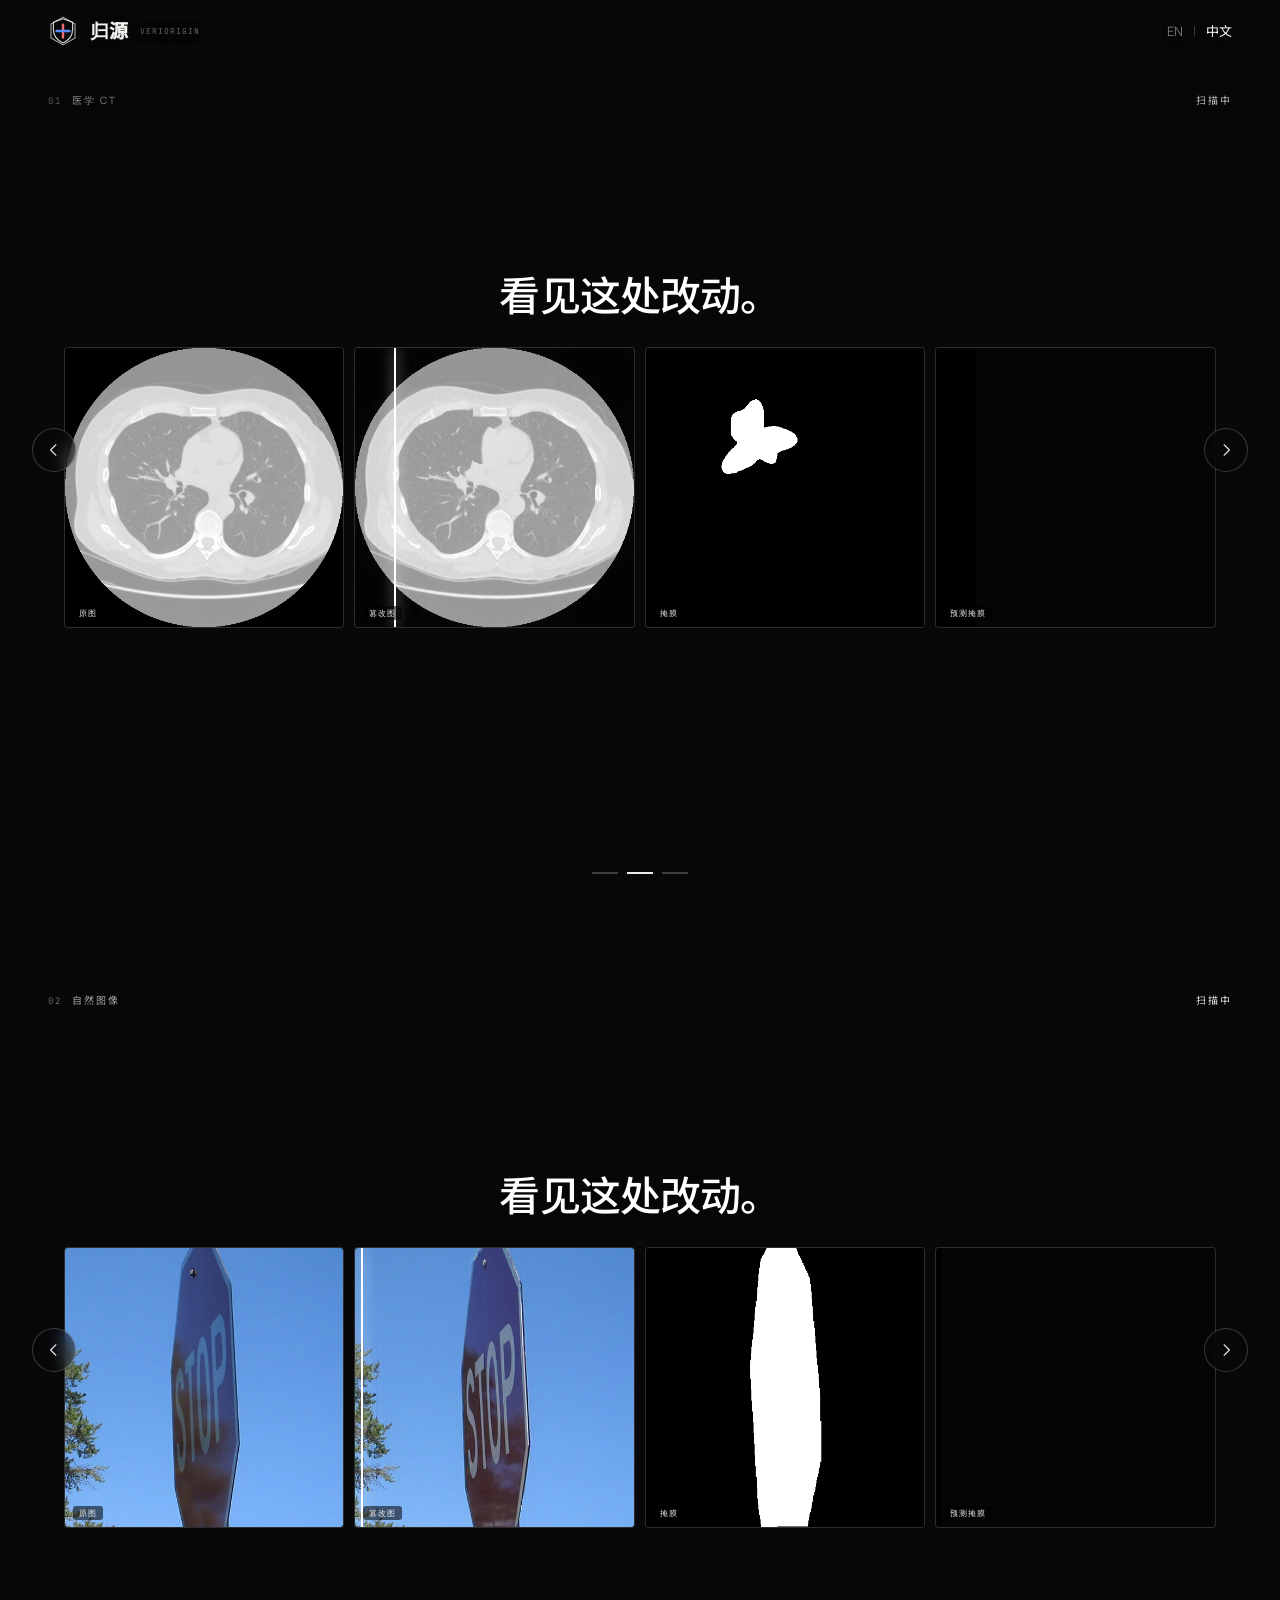
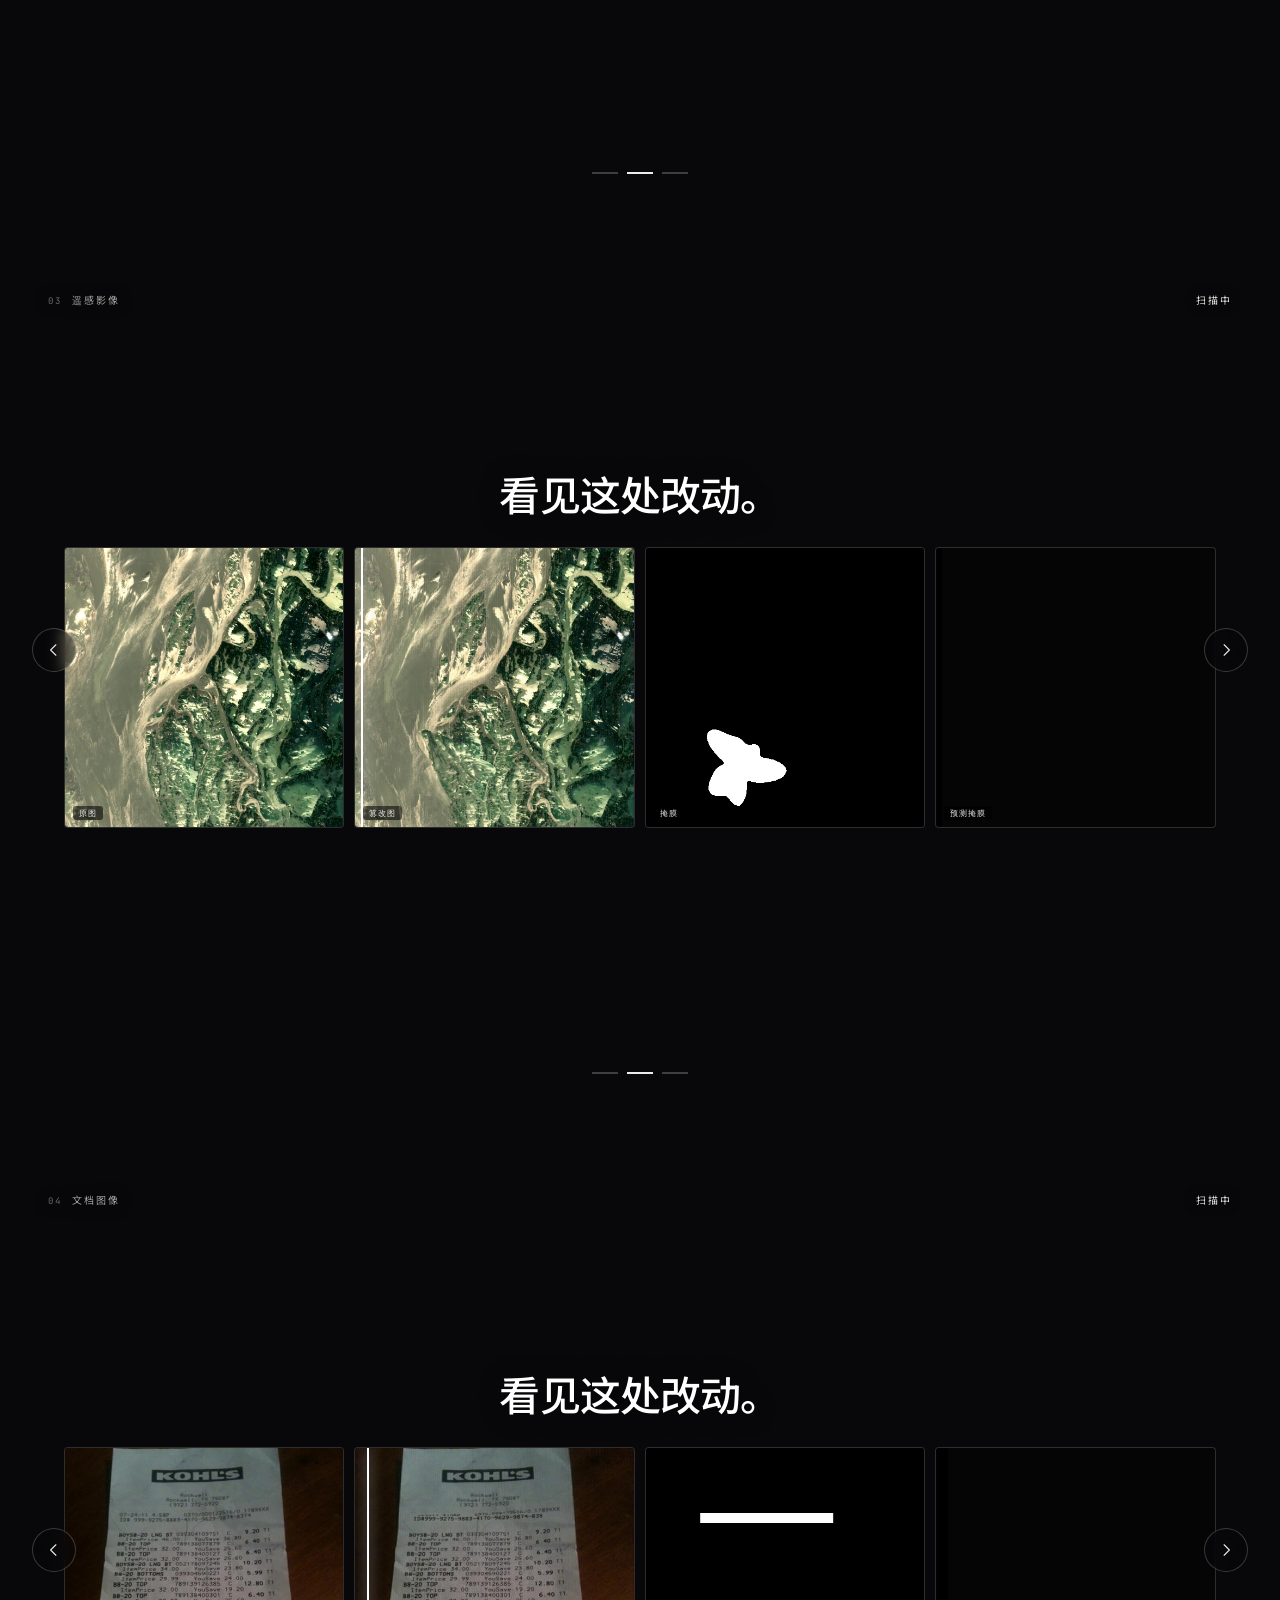
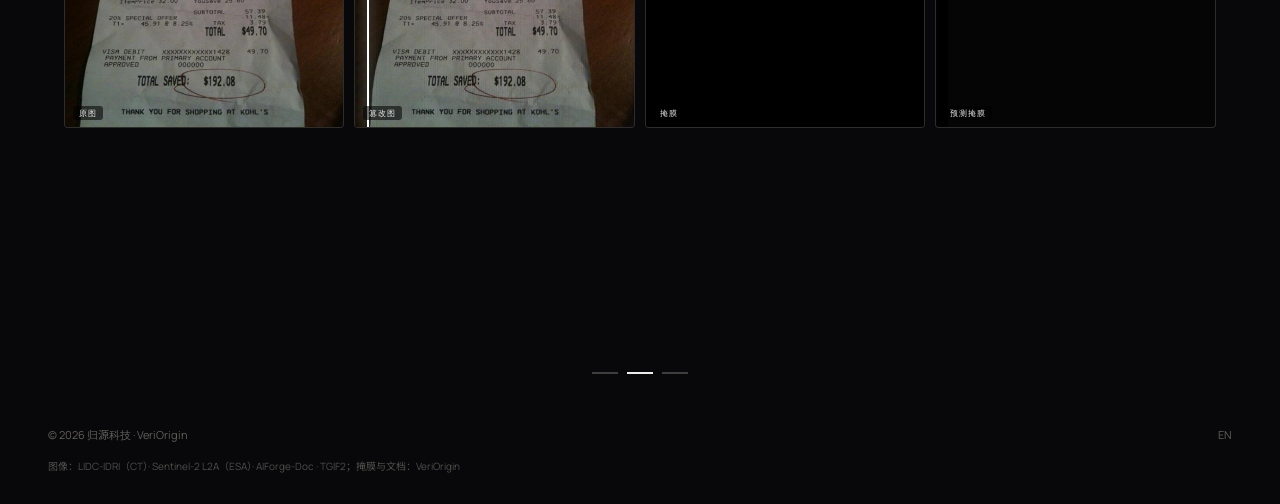
==== zh.html @ 8726d36f "VeriOrigin visual GitHub Pages site" ====
<!doctype html>
<html lang="zh-CN">
<head>
<meta charset="utf-8" />
<meta name="viewport" content="width=device-width, initial-scale=1" />
<title>归源 — 看见改动。读取记录。保留原图。</title>
<meta name="description" content="看见图像被改动的确切位置，读取图像里的记录，取回未被修改的原图。" />
<meta name="theme-color" content="#08080a" />
<meta property="og:title" content="归源 — 看见改动。读取记录。保留原图。" />
<meta property="og:description" content="医学 CT。自然图像。遥感影像。文档图像。" />
<meta property="og:type" content="website" />
<link rel="icon" href="assets/img/favicon.svg" type="image/svg+xml" />
<link rel="preload" href="assets/fonts/manrope-latin.woff2" as="font" type="font/woff2" crossorigin />
<link rel="preload" href="assets/fonts/noto-sans-sc.woff2" as="font" type="font/woff2" crossorigin />

<link rel="preload" as="image" href="assets/img/med-pane-tampered.png?v=20261126" />
<link rel="stylesheet" href="assets/css/style.css" />
</head>
<body
  data-extracted="已提取"
  data-scanning="扫描中"
  data-regions="发现改动"
  data-restoring="还原中"
  data-exact="完全一致"
  data-px="像素">

<a class="skip" href="#main">跳到正文</a>

<header class="header" data-header>
  <div class="header__inner">
    <a class="brand" href="zh.html" aria-label="归源首页">
      <svg viewBox="0 0 32 32" fill="none" aria-hidden="true">
        <path d="M16 1.2 28.8 8.5v15L16 30.8 3.2 23.5v-15L16 1.2Z" stroke="currentColor" stroke-width="1.15" stroke-linejoin="round" opacity=".68"/>
        <path d="M16 3 26.2 6.6v7.9c0 7-4.3 11.6-10.2 14.4C10.1 26.1 5.8 21.5 5.8 14.5V6.6L16 3Z" stroke="currentColor" stroke-width="1.25" stroke-linejoin="round" opacity=".86"/>
        <path d="M16 9.2v13.6" stroke="#F26D6D" stroke-width="2.6" stroke-linecap="round"/>
        <path d="M9.2 16h13.6" stroke="#5B8CFF" stroke-width="2.6" stroke-linecap="round"/>
      </svg>
      <span>归源</span><em class="brand__en">VeriOrigin</em>
    </a>
    <nav class="header__nav" aria-label="主导航">
      <span class="lang">
        <a href="index.html">EN</a><i></i><a href="zh.html" class="is-active" aria-current="page">中文</a>
      </span>
    </nav>
  </div>
</header>

<main id="main">
  <!-- 01 · 医学 CT -->
  <section class="panel panel--medical panel--first" data-panel="medical" aria-label="医学 CT">
    <div class="panel__track" data-track>
      <article class="slide slide--record" data-slide="record">
                <div class="slide__media"><img src="assets/img/med-record.png?v=20261126" alt="" /></div>
        <div class="slide__shade" aria-hidden="true"></div>
        <div class="record-scan" aria-hidden="true"></div>
        <div class="slide__center slide__center--record">
          <h2>读取记录。</h2>
          <dl class="record">
            <div class="record__row"><dt>来源</dt><dd>LIDC-IDRI</dd></div>
            <div class="record__row"><dt>模态</dt><dd>CT</dd></div>
            <div class="record__row"><dt>切片</dt><dd>42</dd></div>
            <div class="record__row"><dt>载荷</dt><dd>100 位</dd></div>
            <div class="record__row"><dt>定位 F1</dt><dd>0.9940</dd></div>
            <div class="record__row"><dt>掩膜</dt><dd>不规则</dd></div>
          </dl>
          <p class="record__foot">从图像中恢复 · 100 位载荷</p>
        </div>
      </article>

      <article class="slide slide--locate is-active" data-slide="locate">
        <div class="locate-head"><h1 data-headline>看见这处改动。</h1></div>
        <div class="locate-grid">
          <figure class="locate-pane">
            <img src="assets/img/med-pane-cover.png?v=20261126" alt="" />
            <figcaption>原图</figcaption>
          </figure>
          <figure class="locate-pane locate-pane--tampered">
            <img src="assets/img/med-pane-tampered.png?v=20261126" alt="" />
            <span class="locate-scanline" aria-hidden="true"></span>
            <figcaption>篡改图</figcaption>
          </figure>
          <figure class="locate-pane">
            <img src="assets/img/med-pane-mask.png?v=20261126" alt="" />
            <figcaption>掩膜</figcaption>
          </figure>
          <figure class="locate-pane locate-pane--pred">
            <img src="assets/img/med-pane-pred.png?v=20261126" alt="" />
            <figcaption>预测掩膜</figcaption>
          </figure>
        </div>
      </article>

      <article class="slide slide--restore" data-slide="restore">
        <div class="restore-head"><h2>保留原图。</h2></div>
        <div class="restore-grid">
          <figure class="restore-pane restore-pane--stego">
            <img src="assets/img/med-pane-stego.png?v=20261126" alt="" />
            <span class="restore-scanline" aria-hidden="true"></span>
            <figcaption>Stego</figcaption>
          </figure>
          <figure class="restore-pane restore-pane--cover">
            <img src="assets/img/med-pane-cover.png?v=20261126" alt="" />
            <figcaption>Cover</figcaption>
          </figure>
        </div>
        <span class="slide__count" data-count><b>10,517</b> 像素</span>
      </article>
    </div>

    <span class="panel__label"><b>01</b> 医学 CT</span>
    <span class="panel__state" data-state>
      <span class="dot" aria-hidden="true"></span>
      <svg viewBox="0 0 12 12" fill="none" aria-hidden="true"><path d="M1.5 6.4 4.6 9.5 10.5 2.6" stroke="currentColor" stroke-width="1.4" stroke-linecap="round" stroke-linejoin="round"/></svg>
      <span data-state-text>扫描中</span>
    </span>

    <button class="panel__arrow panel__arrow--prev" data-prev aria-label="上一张">
      <svg viewBox="0 0 24 24" fill="none" aria-hidden="true"><path d="M14.5 5 7.5 12l7 7" stroke="currentColor" stroke-width="1.5" stroke-linecap="round" stroke-linejoin="round"/></svg>
    </button>
    <button class="panel__arrow panel__arrow--next" data-next aria-label="下一张">
      <svg viewBox="0 0 24 24" fill="none" aria-hidden="true"><path d="m9.5 5 7 7-7 7" stroke="currentColor" stroke-width="1.5" stroke-linecap="round" stroke-linejoin="round"/></svg>
    </button>
    <div class="panel__dots" data-dots>
      <button data-go="0" aria-label="记录"></button>
      <button data-go="1" aria-label="改动" class="is-active"></button>
      <button data-go="2" aria-label="原图"></button>
    </div>
  </section>

  <!-- 02 · 自然图像 -->
  <section class="panel panel--natural" data-panel="natural" aria-label="自然图像">
    <div class="panel__track" data-track>
      <article class="slide slide--record" data-slide="record">
                <div class="slide__media"><img src="assets/img/nat-record.webp?v=20261126" alt="" /></div>
        <div class="slide__shade" aria-hidden="true"></div>
        <div class="record-scan" aria-hidden="true"></div>
        <div class="slide__center slide__center--record">
          <h2>读取记录。</h2>
          <dl class="record">
            <div class="record__row"><dt>来源</dt><dd>TGIF2</dd></div>
            <div class="record__row"><dt>样本</dt><dd>104782</dd></div>
            <div class="record__row"><dt>编辑</dt><dd>flux1dev</dd></div>
            <div class="record__row"><dt>载荷</dt><dd>100 位</dd></div>
            <div class="record__row"><dt>定位 F1</dt><dd>0.9978</dd></div>
            <div class="record__row"><dt>尺寸</dt><dd>512 × 512</dd></div>
          </dl>
          <p class="record__foot">从图像中恢复 · 100 位载荷</p>
        </div>
      </article>

      <article class="slide slide--locate is-active" data-slide="locate">
        <div class="locate-head"><h1 data-headline>看见这处改动。</h1></div>
        <div class="locate-grid">
          <figure class="locate-pane">
            <img src="assets/img/nat-pane-cover.webp?v=20261126" alt="" />
            <figcaption>原图</figcaption>
          </figure>
          <figure class="locate-pane locate-pane--tampered">
            <img src="assets/img/nat-pane-tampered.webp?v=20261126" alt="" />
            <span class="locate-scanline" aria-hidden="true"></span>
            <figcaption>篡改图</figcaption>
          </figure>
          <figure class="locate-pane">
            <img src="assets/img/nat-pane-mask.webp?v=20261126" alt="" />
            <figcaption>掩膜</figcaption>
          </figure>
          <figure class="locate-pane locate-pane--pred">
            <img src="assets/img/nat-pane-pred.webp?v=20261126" alt="" />
            <figcaption>预测掩膜</figcaption>
          </figure>
        </div>
      </article>

      <article class="slide slide--restore" data-slide="restore">
        <div class="restore-head"><h2>保留原图。</h2></div>
        <div class="restore-grid">
          <figure class="restore-pane restore-pane--stego">
            <img src="assets/img/nat-pane-stego.webp?v=20261126" alt="" />
            <span class="restore-scanline" aria-hidden="true"></span>
            <figcaption>Stego</figcaption>
          </figure>
          <figure class="restore-pane restore-pane--cover">
            <img src="assets/img/nat-pane-cover.webp?v=20261126" alt="" />
            <figcaption>Cover</figcaption>
          </figure>
        </div>
        <span class="slide__count" data-count><b>56,465</b> 像素</span>
      </article>
    </div>

    <span class="panel__label"><b>02</b> 自然图像</span>
    <span class="panel__state" data-state>
      <span class="dot" aria-hidden="true"></span>
      <svg viewBox="0 0 12 12" fill="none" aria-hidden="true"><path d="M1.5 6.4 4.6 9.5 10.5 2.6" stroke="currentColor" stroke-width="1.4" stroke-linecap="round" stroke-linejoin="round"/></svg>
      <span data-state-text>扫描中</span>
    </span>

    <button class="panel__arrow panel__arrow--prev" data-prev aria-label="上一张">
      <svg viewBox="0 0 24 24" fill="none" aria-hidden="true"><path d="M14.5 5 7.5 12l7 7" stroke="currentColor" stroke-width="1.5" stroke-linecap="round" stroke-linejoin="round"/></svg>
    </button>
    <button class="panel__arrow panel__arrow--next" data-next aria-label="下一张">
      <svg viewBox="0 0 24 24" fill="none" aria-hidden="true"><path d="m9.5 5 7 7-7 7" stroke="currentColor" stroke-width="1.5" stroke-linecap="round" stroke-linejoin="round"/></svg>
    </button>
    <div class="panel__dots" data-dots>
      <button data-go="0" aria-label="记录"></button>
      <button data-go="1" aria-label="改动" class="is-active"></button>
      <button data-go="2" aria-label="原图"></button>
    </div>
  </section>

  <!-- 03 · 遥感影像 -->
  <section class="panel panel--satellite" data-panel="satellite" aria-label="遥感影像">
    <div class="panel__track" data-track>
      <article class="slide slide--record" data-slide="record">
                <div class="slide__media"><img src="assets/img/sat-record.webp?v=20261126" alt="" /></div>
        <div class="slide__shade" aria-hidden="true"></div>
        <div class="record-scan" aria-hidden="true"></div>
        <div class="slide__center slide__center--record">
          <h2>读取记录。</h2>
          <dl class="record">
            <div class="record__row"><dt>来源</dt><dd>Sentinel-2 L2A</dd></div>
            <div class="record__row"><dt>芯片</dt><dd>339</dd></div>
            <div class="record__row"><dt>载荷</dt><dd>100 位</dd></div>
            <div class="record__row"><dt>定位 F1</dt><dd>0.9901</dd></div>
            <div class="record__row"><dt>掩膜</dt><dd>不规则</dd></div>
            <div class="record__row"><dt>尺寸</dt><dd>512 × 512</dd></div>
          </dl>
          <p class="record__foot">从图像中恢复 · 100 位载荷</p>
        </div>
      </article>

      <article class="slide slide--locate is-active" data-slide="locate">
        <div class="locate-head"><h1 data-headline>看见这处改动。</h1></div>
        <div class="locate-grid">
          <figure class="locate-pane">
            <img src="assets/img/sat-pane-cover.webp?v=20261126" alt="" />
            <figcaption>原图</figcaption>
          </figure>
          <figure class="locate-pane locate-pane--tampered">
            <img src="assets/img/sat-pane-tampered.webp?v=20261126" alt="" />
            <span class="locate-scanline" aria-hidden="true"></span>
            <figcaption>篡改图</figcaption>
          </figure>
          <figure class="locate-pane">
            <img src="assets/img/sat-pane-mask.webp?v=20261126" alt="" />
            <figcaption>掩膜</figcaption>
          </figure>
          <figure class="locate-pane locate-pane--pred">
            <img src="assets/img/sat-pane-pred.webp?v=20261126" alt="" />
            <figcaption>预测掩膜</figcaption>
          </figure>
        </div>
      </article>

      <article class="slide slide--restore" data-slide="restore">
        <div class="restore-head"><h2>保留原图。</h2></div>
        <div class="restore-grid">
          <figure class="restore-pane restore-pane--stego">
            <img src="assets/img/sat-pane-stego.webp?v=20261126" alt="" />
            <span class="restore-scanline" aria-hidden="true"></span>
            <figcaption>Stego</figcaption>
          </figure>
          <figure class="restore-pane restore-pane--cover">
            <img src="assets/img/sat-pane-cover.webp?v=20261126" alt="" />
            <figcaption>Cover</figcaption>
          </figure>
        </div>
        <span class="slide__count" data-count><b>8,930</b> 像素</span>
      </article>
    </div>

    <span class="panel__label"><b>03</b> 遥感影像</span>
    <span class="panel__state" data-state>
      <span class="dot" aria-hidden="true"></span>
      <svg viewBox="0 0 12 12" fill="none" aria-hidden="true"><path d="M1.5 6.4 4.6 9.5 10.5 2.6" stroke="currentColor" stroke-width="1.4" stroke-linecap="round" stroke-linejoin="round"/></svg>
      <span data-state-text>扫描中</span>
    </span>

    <button class="panel__arrow panel__arrow--prev" data-prev aria-label="上一张">
      <svg viewBox="0 0 24 24" fill="none" aria-hidden="true"><path d="M14.5 5 7.5 12l7 7" stroke="currentColor" stroke-width="1.5" stroke-linecap="round" stroke-linejoin="round"/></svg>
    </button>
    <button class="panel__arrow panel__arrow--next" data-next aria-label="下一张">
      <svg viewBox="0 0 24 24" fill="none" aria-hidden="true"><path d="m9.5 5 7 7-7 7" stroke="currentColor" stroke-width="1.5" stroke-linecap="round" stroke-linejoin="round"/></svg>
    </button>
    <div class="panel__dots" data-dots>
      <button data-go="0" aria-label="记录"></button>
      <button data-go="1" aria-label="改动" class="is-active"></button>
      <button data-go="2" aria-label="原图"></button>
    </div>
  </section>

  <!-- 04 · 文档图像 -->
  <section class="panel panel--legal" data-panel="legal" aria-label="文档图像">
    <div class="panel__track" data-track>
      <article class="slide slide--record" data-slide="record">
                <div class="slide__media"><img src="assets/img/legal-record.webp?v=20261126" alt="" /></div>
        <div class="slide__shade" aria-hidden="true"></div>
        <div class="record-scan" aria-hidden="true"></div>
        <div class="slide__center slide__center--record">
          <h2>读取记录。</h2>
          <dl class="record">
            <div class="record__row"><dt>来源</dt><dd>AIForge-Doc</dd></div>
            <div class="record__row"><dt>页面</dt><dd>000000437.png</dd></div>
            <div class="record__row"><dt>载荷</dt><dd>100 位</dd></div>
            <div class="record__row"><dt>定位 F1</dt><dd>0.9972</dd></div>
            <div class="record__row"><dt>尺寸</dt><dd>512 × 512</dd></div>
            <div class="record__row"><dt>字段</dt><dd>篡改</dd></div>
          </dl>
          <p class="record__foot">从图像中恢复 · 100 位载荷</p>
        </div>
      </article>

      <article class="slide slide--locate is-active" data-slide="locate">
        <div class="locate-head"><h1 data-headline>看见这处改动。</h1></div>
        <div class="locate-grid">
          <figure class="locate-pane">
            <img src="assets/img/legal-pane-cover.webp?v=20261126" alt="" />
            <figcaption>原图</figcaption>
          </figure>
          <figure class="locate-pane locate-pane--tampered">
            <img src="assets/img/legal-pane-tampered.webp?v=20261126" alt="" />
            <span class="locate-scanline" aria-hidden="true"></span>
            <figcaption>篡改图</figcaption>
          </figure>
          <figure class="locate-pane">
            <img src="assets/img/legal-pane-mask.webp?v=20261126" alt="" />
            <figcaption>掩膜</figcaption>
          </figure>
          <figure class="locate-pane locate-pane--pred">
            <img src="assets/img/legal-pane-pred.webp?v=20261126" alt="" />
            <figcaption>预测掩膜</figcaption>
          </figure>
        </div>
      </article>

      <article class="slide slide--restore" data-slide="restore">
        <div class="restore-head"><h2>保留原图。</h2></div>
        <div class="restore-grid">
          <figure class="restore-pane restore-pane--stego">
            <img src="assets/img/legal-pane-stego.webp?v=20261126" alt="" />
            <span class="restore-scanline" aria-hidden="true"></span>
            <figcaption>Stego</figcaption>
          </figure>
          <figure class="restore-pane restore-pane--cover">
            <img src="assets/img/legal-pane-cover.webp?v=20261126" alt="" />
            <figcaption>Cover</figcaption>
          </figure>
        </div>
        <span class="slide__count" data-count><b>4,681</b> 像素</span>
      </article>
    </div>

    <span class="panel__label"><b>04</b> 文档图像</span>
    <span class="panel__state" data-state>
      <span class="dot" aria-hidden="true"></span>
      <svg viewBox="0 0 12 12" fill="none" aria-hidden="true"><path d="M1.5 6.4 4.6 9.5 10.5 2.6" stroke="currentColor" stroke-width="1.4" stroke-linecap="round" stroke-linejoin="round"/></svg>
      <span data-state-text>扫描中</span>
    </span>

    <button class="panel__arrow panel__arrow--prev" data-prev aria-label="上一张">
      <svg viewBox="0 0 24 24" fill="none" aria-hidden="true"><path d="M14.5 5 7.5 12l7 7" stroke="currentColor" stroke-width="1.5" stroke-linecap="round" stroke-linejoin="round"/></svg>
    </button>
    <button class="panel__arrow panel__arrow--next" data-next aria-label="下一张">
      <svg viewBox="0 0 24 24" fill="none" aria-hidden="true"><path d="m9.5 5 7 7-7 7" stroke="currentColor" stroke-width="1.5" stroke-linecap="round" stroke-linejoin="round"/></svg>
    </button>
    <div class="panel__dots" data-dots>
      <button data-go="0" aria-label="记录"></button>
      <button data-go="1" aria-label="改动" class="is-active"></button>
      <button data-go="2" aria-label="原图"></button>
    </div>
  </section>
</main>

<footer class="footer">
  <div class="footer__inner">
    <span>© 2026 归源科技 · VeriOrigin</span>
    <span class="footer__right">
      <a href="index.html">EN</a>
    </span>
  </div>
  <div class="footer__credits">图像：LIDC-IDRI（CT）· Sentinel-2 L2A（ESA）· AIForge-Doc · TGIF2；掩膜与文档：VeriOrigin</div>
</footer>
<script src="assets/js/scenes.js?v=20261125" defer></script>
</body>
</html>
---- assets/css/style.css ----
﻿/* ==========================================================================
   MRInc — full-bleed panels, one animation per screen
   ========================================================================== */

@font-face {
  font-family: 'Manrope';
  src: url('../fonts/manrope-latin.woff2') format('woff2');
  font-weight: 200 800;
  font-style: normal;
  font-display: swap;
}
@font-face {
  font-family: 'JetBrains Mono';
  src: url('../fonts/jetbrains-mono-latin.woff2') format('woff2');
  font-weight: 400 600;
  font-style: normal;
  font-display: swap;
}

:root {
  --bg: #08080a;
  --ink: #f3f2ef;
  --ink-2: #cbcac6;
  --muted: #92918d;
  --dim: #605f5b;
  --line: rgba(255, 255, 255, 0.14);
  --line-soft: rgba(255, 255, 255, 0.08);
  --red: #ff4a3d;
  --good: #a8e6bd;
  --max: 1240px;
  --ease: cubic-bezier(0.22, 0.7, 0.2, 1);
  --sans: 'Manrope', 'Noto Sans SC', 'PingFang SC', 'HarmonyOS Sans SC', 'Microsoft YaHei', sans-serif;
  --mono: 'JetBrains Mono', ui-monospace, SFMono-Regular, Menlo, monospace;
  --serif: 'Iowan Old Style', 'Palatino Linotype', 'Times New Roman', serif;
}

*,
*::before,
*::after { box-sizing: border-box; }
html {
  -webkit-text-size-adjust: 100%;
  scroll-behavior: smooth;
  scroll-snap-type: y proximity;
}
body {
  margin: 0;
  background: var(--bg);
  color: var(--ink);
  font-family: var(--sans);
  font-size: 16px;
  line-height: 1.6;
  -webkit-font-smoothing: antialiased;
  -moz-osx-font-smoothing: grayscale;
  overflow-x: hidden;
}
img, svg, canvas { display: block; max-width: 100%; }
a { color: inherit; text-decoration: none; }
button { font: inherit; color: inherit; background: none; border: 0; cursor: pointer; }
h1, h2, h3, p, ul, ol, figure { margin: 0; }
ul, ol { padding: 0; list-style: none; }
::selection { background: rgba(255, 255, 255, 0.18); }
:focus-visible { outline: 2px solid rgba(255, 255, 255, 0.65); outline-offset: 3px; border-radius: 4px; }

.skip {
  position: absolute;
  left: 20px;
  top: -70px;
  z-index: 100;
  padding: 9px 14px;
  border-radius: 8px;
  background: #fff;
  color: #000;
  font-size: 13px;
  transition: top 0.2s;
}
.skip:focus { top: 12px; }

/* ------------------------------------------------------------------ header */
.header {
  position: fixed;
  inset: 0 0 auto 0;
  z-index: 50;
  height: 64px;
  display: flex;
  align-items: center;
  background: linear-gradient(180deg, rgba(8, 8, 10, 0.55), rgba(8, 8, 10, 0));
  transition: background 0.3s, border-color 0.3s;
  border-bottom: 1px solid transparent;
}
.header.is-scrolled {
  background: rgba(8, 8, 10, 0.72);
  backdrop-filter: blur(16px);
  -webkit-backdrop-filter: blur(16px);
  border-bottom-color: var(--line-soft);
}
.header__inner {
  width: 100%;
  max-width: var(--max);
  margin: 0 auto;
  padding: 0 48px;
  display: flex;
  align-items: center;
  gap: 28px;
}
.brand {
  display: inline-flex;
  align-items: center;
  gap: 9px;
  font-size: 15px;
  font-weight: 600;
  letter-spacing: -0.01em;
}
.brand svg { width: 21px; height: 21px; }
.header__nav { margin-left: auto; display: flex; align-items: center; gap: 26px; }
.header__nav a { font-size: 12px; color: rgba(255, 255, 255, 0.7); transition: color 0.2s; }
.header__nav a:hover { color: #fff; }
.lang { display: flex; align-items: center; gap: 8px; font-size: 11.5px; color: rgba(255, 255, 255, 0.45); }
.lang a { color: rgba(255, 255, 255, 0.45); transition: color 0.2s; }
.lang a:hover { color: rgba(255, 255, 255, 0.8); }
.lang a.is-active { color: #fff; }
.lang i { width: 1px; height: 10px; background: rgba(255, 255, 255, 0.2); font-style: normal; }

/* ------------------------------------------------------------------ panels */
.panel {
  position: relative;
  min-height: 100svh;
  display: flex;
  align-items: center;
  overflow: hidden;
  isolation: isolate;
  scroll-snap-align: start;
}
.panel__media { position: absolute; inset: 0; z-index: -2; background: #000; }
.panel__media img { width: 100%; height: 100%; object-fit: cover; }
.panel__shade {
  position: absolute;
  inset: 0;
  z-index: -1;
  background:
    linear-gradient(180deg, rgba(8, 8, 10, 0.72) 0%, rgba(8, 8, 10, 0.18) 26%, rgba(8, 8, 10, 0.12) 52%, rgba(8, 8, 10, 0.78) 88%, rgba(8, 8, 10, 0.95) 100%);
}
.panel--hero .panel__shade {
  background:
    radial-gradient(58% 52% at 50% 42%, rgba(8, 8, 10, 0.55), transparent 76%),
    linear-gradient(180deg, rgba(8, 8, 10, 0.66) 0%, rgba(8, 8, 10, 0.1) 30%, rgba(8, 8, 10, 0.28) 62%, rgba(8, 8, 10, 0.92) 100%);
}
.panel--medical .panel__media img { filter: grayscale(1) contrast(1.08) brightness(0.92); }
.panel--satellite .panel__media img { filter: saturate(0.72) brightness(0.86) contrast(1.03); }
.panel--legal .panel__media img { filter: brightness(0.9) saturate(0.9); object-position: 34% 50%; }

.panel__fx {
  position: absolute;
  inset: 0;
  z-index: 0;
  width: 100%;
  height: 100%;
  pointer-events: none;
}

.panel__hero {
  position: relative;
  z-index: 2;
  width: 100%;
  max-width: var(--max);
  margin: 0 auto;
  padding: 0 48px;
  text-align: center;
}
.panel__hero h1 {
  font-size: clamp(44px, 6.6vw, 92px);
  line-height: 1.02;
  font-weight: 500;
  letter-spacing: -0.04em;
  text-shadow: 0 2px 40px rgba(0, 0, 0, 0.35);
}
.panel__hero h1 em {
  font-family: var(--serif);
  font-style: italic;
  font-weight: 400;
  letter-spacing: -0.02em;
}

.panel__label,
.panel__state,
.panel__count,
.panel__code {
  position: absolute;
  z-index: 3;
  pointer-events: none;
  font-size: 10px;
  letter-spacing: 0.2em;
  text-transform: uppercase;
  color: rgba(255, 255, 255, 0.62);
}
.panel__label { top: 92px; left: 48px; display: flex; align-items: baseline; gap: 10px; }
.panel__label b { font-family: var(--mono); font-weight: 400; font-size: 9px; color: rgba(255, 255, 255, 0.4); }
.panel__state {
  top: 92px;
  right: 48px;
  display: inline-flex;
  align-items: center;
  gap: 8px;
  color: rgba(255, 255, 255, 0.88);
}
.panel__state svg {
  width: 11px;
  height: 11px;
  opacity: 0;
  transform: scale(0.6);
  transition: opacity 0.3s, transform 0.3s var(--ease);
}
.panel__state.is-done svg { opacity: 1; transform: none; }
.panel__state .dot {
  width: 5px;
  height: 5px;
  border-radius: 50%;
  background: var(--red);
  opacity: 0;
  transition: opacity 0.3s;
}
.panel__state.is-alert .dot { opacity: 1; }
.panel__state.is-alert { color: #ffd9d4; }

.panel__line {
  position: absolute;
  left: 48px;
  bottom: 92px;
  z-index: 3;
  max-width: 720px;
}
.panel__line h2 {
  font-size: clamp(36px, 4.4vw, 62px);
  line-height: 1.04;
  font-weight: 500;
  letter-spacing: -0.035em;
  text-shadow: 0 2px 30px rgba(0, 0, 0, 0.35);
}
.panel__count {
  right: 48px;
  bottom: 98px;
  font-family: var(--mono);
  font-size: 11px;
  letter-spacing: 0.14em;
  color: rgba(255, 255, 255, 0.6);
  font-variant-numeric: tabular-nums;
}
.panel__count b { color: #fff; font-weight: 400; }
.panel__code {
  right: 48px;
  bottom: 98px;
  font-family: var(--mono);
  font-size: 13px;
  letter-spacing: 0.24em;
  text-transform: none;
  color: rgba(255, 255, 255, 0.92);
  opacity: 0;
  transition: opacity 0.4s;
  font-variant-numeric: tabular-nums;
}

.scroll {
  position: absolute;
  left: 50%;
  bottom: 26px;
  transform: translateX(-50%);
  z-index: 3;
  display: flex;
  flex-direction: column;
  align-items: center;
  gap: 9px;
  font-size: 9px;
  letter-spacing: 0.24em;
  text-transform: uppercase;
  color: rgba(255, 255, 255, 0.5);
}
.scroll i {
  width: 1px;
  height: 42px;
  background: linear-gradient(rgba(255, 255, 255, 0.7), rgba(255, 255, 255, 0));
  animation: scroll-line 2.4s var(--ease) infinite;
  transform-origin: top;
}
@keyframes scroll-line {
  0% { transform: scaleY(0.2); opacity: 0.2; }
  45% { transform: scaleY(1); opacity: 1; }
  100% { transform: scaleY(1); opacity: 0; }
}

/* ------------------------------------------------------------------- outro */
.outro {
  min-height: 46svh;
  background: var(--bg);
  display: flex;
  align-items: center;
  border-top: 1px solid var(--line-soft);
}
.outro__inner {
  width: 100%;
  max-width: var(--max);
  margin: 0 auto;
  padding: 0 48px;
  display: flex;
  align-items: flex-end;
  justify-content: space-between;
  gap: 28px;
  flex-wrap: wrap;
}
.outro h2 {
  font-size: clamp(32px, 4vw, 56px);
  line-height: 1.05;
  font-weight: 500;
  letter-spacing: -0.035em;
}
.outro a {
  display: inline-flex;
  align-items: center;
  gap: 10px;
  font-size: 13px;
  color: var(--ink-2);
  padding-bottom: 6px;
  border-bottom: 1px solid var(--line);
  transition: color 0.2s, border-color 0.2s, gap 0.25s var(--ease);
}
.outro a:hover { color: #fff; border-color: rgba(255, 255, 255, 0.5); gap: 14px; }
.outro svg { width: 14px; height: 14px; }

/* ------------------------------------------------------------------ footer */
.footer { background: var(--bg); padding: 26px 0 30px; }
.footer__inner {
  max-width: var(--max);
  margin: 0 auto;
  padding: 0 48px;
  display: flex;
  align-items: center;
  gap: 24px;
  flex-wrap: wrap;
  font-size: 11px;
  color: var(--dim);
}
.footer__inner a { color: var(--dim); transition: color 0.2s; }
.footer__inner a:hover { color: var(--ink-2); }
.footer__right { margin-left: auto; display: flex; gap: 18px; }

/* ==========================================================================
   API pages
   ========================================================================== */
.doc { padding: 140px 0 40px; }
.doc__inner { max-width: 860px; margin: 0 auto; padding: 0 32px; }
.doc h1 {
  font-size: clamp(40px, 4.8vw, 58px);
  line-height: 1.02;
  font-weight: 500;
  letter-spacing: -0.04em;
}
.doc__lede { margin-top: 16px; max-width: 46ch; font-size: 14px; line-height: 1.7; color: var(--muted); }
.doc__meta { margin-top: 22px; display: flex; flex-wrap: wrap; gap: 8px; }
.pill {
  font-size: 10.5px;
  letter-spacing: 0.02em;
  color: var(--muted);
  padding: 5px 10px;
  border: 1px solid var(--line-soft);
  border-radius: 999px;
}
.pill b { color: var(--ink-2); font-weight: 500; }

.doc section {
  margin-top: 46px;
  padding-top: 26px;
  border-top: 1px solid var(--line-soft);
  scroll-margin-top: 90px;
}
.doc h2 { font-size: 15px; font-weight: 500; letter-spacing: 0.01em; color: var(--ink); margin-bottom: 12px; }
.doc p { max-width: 72ch; font-size: 13px; line-height: 1.75; color: var(--muted); }
.doc p + p { margin-top: 8px; }
.doc code {
  font-family: var(--mono);
  font-size: 11.5px;
  color: var(--ink-2);
  background: rgba(255, 255, 255, 0.05);
  padding: 1px 5px;
  border-radius: 4px;
}
.doc a.inline { color: var(--ink-2); border-bottom: 1px solid var(--line); }

.endpoint {
  display: grid;
  grid-template-columns: 52px minmax(0, 210px) minmax(0, 1fr);
  gap: 16px;
  align-items: baseline;
  padding: 14px 0;
  border-bottom: 1px solid var(--line-soft);
}
.endpoint:first-of-type { border-top: 1px solid var(--line-soft); }
.endpoint .method { font-family: var(--mono); font-size: 9px; letter-spacing: 0.06em; color: var(--dim); }
.endpoint .path { font-family: var(--mono); font-size: 12px; color: var(--ink); }
.endpoint p { margin: 0; font-size: 12.5px; color: var(--muted); }

pre.code {
  margin: 16px 0 0;
  padding: 18px 20px;
  border: 1px solid var(--line-soft);
  border-radius: 12px;
  background: #0d0d10;
  overflow-x: auto;
  font-family: var(--mono);
  font-size: 11.5px;
  line-height: 1.85;
  color: #c7c6c2;
  tab-size: 2;
}
pre.code .c { color: #5f5f5c; }
pre.code .s { color: #b9d7c3; }
pre.code .k { color: #cbb8e8; }
pre.code .n { color: #e3c79a; }

.params { margin-top: 14px; border-top: 1px solid var(--line-soft); }
.params .row {
  display: grid;
  grid-template-columns: 150px minmax(0, 1fr);
  gap: 18px;
  padding: 10px 0;
  border-bottom: 1px solid var(--line-soft);
  font-size: 12px;
}
.params .k { font-family: var(--mono); font-size: 11px; color: var(--ink-2); }
.params .v { color: var(--muted); line-height: 1.6; }
.params .v b { color: var(--ink-2); font-weight: 500; }

.doc__grid { display: grid; grid-template-columns: repeat(2, minmax(0, 1fr)); gap: 14px; margin-top: 14px; }
.note-card { padding: 16px 18px; border: 1px solid var(--line-soft); border-radius: 12px; }
.note-card h3 { font-size: 12px; font-weight: 500; color: var(--ink-2); margin-bottom: 5px; }
.note-card p { font-size: 11.5px; line-height: 1.65; }
.doc__footer { margin-top: 54px; }

/* ---------------------------------------------------------------- responsive */
@media (max-width: 900px) {
  .header__inner { padding: 0 22px; }
  .panel__hero { padding: 0 22px; }
  .panel__hero h1 { font-size: clamp(38px, 9.4vw, 56px); }
  .panel__label { top: 78px; left: 22px; }
  .panel__state { top: 78px; right: 22px; }
  .panel__line { left: 22px; bottom: 76px; }
  .panel__line h2 { font-size: clamp(32px, 8.4vw, 46px); }
  .panel__count, .panel__code { right: 22px; bottom: 82px; }
  .panel__count { font-size: 10px; }
  .panel__code { font-size: 11px; }
  .outro__inner, .footer__inner { padding: 0 22px; }
  .outro { min-height: 40svh; }
  .doc__inner { padding: 0 22px; }
  .doc { padding-top: 116px; }
  .endpoint { grid-template-columns: 46px minmax(0, 1fr); gap: 8px 12px; }
  .endpoint p { grid-column: 2; }
  .doc__grid { grid-template-columns: 1fr; }
  .params .row { grid-template-columns: 110px minmax(0, 1fr); gap: 12px; }
}
@media (max-width: 560px) {
  .panel--legal .panel__media img { object-position: 42% 50%; }
  .panel__hero h1 { font-size: clamp(34px, 10vw, 44px); }
  .panel__state { font-size: 9px; letter-spacing: 0.14em; }
  .panel__label { font-size: 9px; letter-spacing: 0.16em; }
}
@media (prefers-reduced-motion: reduce) {
  html { scroll-behavior: auto; }
  .scroll i { animation: none; }
  .panel__state svg { transition: none; }
}

/* headline helpers */
.panel__sub {
  margin-top: 18px;
  font-size: 13px;
  letter-spacing: 0.02em;
  color: rgba(255, 255, 255, 0.66);
}
.panel__line h2 em {
  font-family: var(--serif);
  font-style: italic;
  font-weight: 400;
  letter-spacing: -0.02em;
}
@media (max-width: 900px) {
  .panel--satellite .panel__count {
    top: 104px;
    left: 22px;
    right: auto;
    bottom: auto;
  }
}

/* legibility over full-bleed imagery */
.header { background: linear-gradient(180deg, rgba(8,8,10,.45), rgba(8,8,10,0)); }
.brand, .header__nav a, .lang { text-shadow: 0 1px 10px rgba(0,0,0,.5); }
.panel__label, .panel__state, .panel__count { text-shadow: 0 1px 14px rgba(0,0,0,.7), 0 0 2px rgba(0,0,0,.5); }
.panel__code { text-shadow: 0 2px 16px rgba(0,0,0,.9), 0 0 3px rgba(0,0,0,.8); font-weight: 500; }

/* top scrim + readable overlays */
.header { background: transparent; }
.header::before {
  content: '';
  position: absolute;
  left: 0;
  right: 0;
  top: 0;
  height: 150px;
  z-index: -1;
  pointer-events: none;
  background: linear-gradient(180deg, rgba(8,8,10,.55), rgba(8,8,10,0));
  transition: opacity .3s;
}
.header.is-scrolled::before { opacity: 0; }
.panel__state { text-shadow: 0 1px 2px rgba(0,0,0,.8), 0 0 12px rgba(0,0,0,.8); }
.panel__code {
  font-size: 15px;
  font-weight: 600;
  letter-spacing: .2em;
  text-shadow: 0 1px 2px #000, 0 0 14px rgba(0,0,0,.95);
}

/* legal panel: soft corner falloff so the extracted code reads */
.panel--legal .panel__shade {
  background:
    radial-gradient(42% 44% at 100% 100%, rgba(8,8,10,.88), transparent 100%),
    radial-gradient(34% 40% at 100% 0%, rgba(8,8,10,.5), transparent 100%),
    linear-gradient(180deg, rgba(8,8,10,.62) 0%, rgba(8,8,10,.14) 26%, rgba(8,8,10,.10) 52%, rgba(8,8,10,.7) 88%, rgba(8,8,10,.92) 100%);
}

/* final type tweaks */
.panel__code { font-size: 17px; bottom: 74px; }
.panel--legal .panel__shade {
  background:
    radial-gradient(38% 42% at 100% 100%, rgba(8,8,10,.92), transparent 100%),
    radial-gradient(34% 40% at 100% 0%, rgba(8,8,10,.55), transparent 100%),
    linear-gradient(180deg, rgba(8,8,10,.62) 0%, rgba(8,8,10,.14) 26%, rgba(8,8,10,.10) 52%, rgba(8,8,10,.7) 88%, rgba(8,8,10,.92) 100%);
}
@media (max-width: 900px) {
  .panel__code { bottom: 132px; }
}

/* first screen: lead headline */
.panel--first .panel__line { bottom: 112px; }
.panel__line--lead h1 {
  font-size: clamp(44px, 5.4vw, 78px);
  line-height: 1.02;
  font-weight: 500;
  letter-spacing: -0.04em;
  text-shadow: 0 2px 30px rgba(0,0,0,.4);
}
.panel__line .panel__sub {
  margin-top: 14px;
  font-size: 13px;
  letter-spacing: .01em;
  color: rgba(255,255,255,.64);
  text-shadow: 0 1px 12px rgba(0,0,0,.6);
}
@media (max-width: 900px) {
  .panel--first .panel__line { bottom: 92px; }
  .panel--first .panel__code {
    top: 106px;
    left: 22px;
    right: auto;
    bottom: auto;
  }
}

/* mobile: keep the readout where the stream ends, drop secondary text */
@media (max-width: 900px) {
  .scroll { display: none; }
  .panel__line .panel__sub { display: none; }
  .panel--first .panel__code {
    top: auto;
    left: auto;
    right: 22px;
    bottom: 74px;
  }
  .panel--first .panel__line { bottom: 92px; }
}

@media (max-width: 900px) {
  .panel--first .panel__line { bottom: 148px; }
  .panel--first .panel__code { bottom: 76px; }
}

/* wider header, larger mark */
.header__inner { max-width: 1440px; padding: 0 56px; gap: 32px; }
.brand { font-size: 17px; gap: 11px; }
.brand svg { width: 26px; height: 26px; }
.header__nav { gap: 30px; }
.header__nav a { font-size: 12.5px; }
.lang { font-size: 12px; gap: 10px; }
.outro__inner, .footer__inner { max-width: 1440px; padding: 0 56px; }

/* align overlays with the wider header */
.panel__label { left: 56px; }
.panel__state { right: 56px; }
.panel__line { left: 56px; }
.panel__count, .panel__code { right: 56px; }

/* new medical image */
.panel--medical .panel__media img { filter: grayscale(1) contrast(1.06) brightness(1.06); }

@media (max-width: 900px) {
  .header__inner { padding: 0 22px; }
  .outro__inner, .footer__inner { padding: 0 22px; }
  .panel__label, .panel__line { left: 22px; }
  .panel__state, .panel__count, .panel__code { right: 22px; }
  .brand { font-size: 15px; }
  .brand svg { width: 22px; height: 22px; }
}

.footer__credits {
  max-width: 1440px;
  margin: 14px auto 0;
  padding: 0 56px;
  font-size: 10px;
  line-height: 1.6;
  color: #4e4e4b;
}
@media (max-width: 900px) {
  .footer__credits { padding: 0 22px; }
}

/* wider still: full-width bar, larger mark */
.header__inner { max-width: none; width: 100%; padding: 0 64px; gap: 36px; }
.brand { font-size: 19px; gap: 12px; letter-spacing: -0.015em; }
.brand svg { width: 30px; height: 30px; }
.header__nav { gap: 34px; }
.header__nav a { font-size: 13px; }
.lang { font-size: 12.5px; gap: 11px; }
.outro__inner, .footer__inner { max-width: none; padding: 0 64px; }
.panel__label, .panel__line { left: 64px; }
.panel__state, .panel__count, .panel__code { right: 64px; }
.footer__credits { max-width: none; padding: 0 64px; }

@media (max-width: 900px) {
  .header__inner { padding: 0 22px; gap: 18px; }
  .brand { font-size: 15px; gap: 9px; }
  .brand svg { width: 23px; height: 23px; }
  .header__nav { gap: 20px; }
  .outro__inner, .footer__inner { padding: 0 22px; }
  .panel__label, .panel__line { left: 22px; }
  .panel__state, .panel__count, .panel__code { right: 22px; }
  .footer__credits { padding: 0 22px; }
}

/* centered headline */
.panel__center {
  position: absolute;
  inset: 0;
  z-index: 2;
  display: flex;
  flex-direction: column;
  align-items: center;
  justify-content: center;
  text-align: center;
  padding: 0 24px;
  pointer-events: none;
}
.panel__center h1,
.panel__center h2 {
  max-width: 900px;
  font-size: clamp(42px, 5.6vw, 78px);
  line-height: 1.04;
  font-weight: 500;
  letter-spacing: -0.04em;
  text-shadow: 0 2px 40px rgba(0, 0, 0, 0.5);
}
.panel__center h2 em {
  font-family: var(--serif);
  font-style: italic;
  font-weight: 400;
  letter-spacing: -0.02em;
}
@media (max-width: 900px) {
  .panel__center h1,
  .panel__center h2 { font-size: clamp(34px, 9vw, 48px); }
}

/* soft scrim behind the centered headline */
.panel__center::before {
  content: "";
  position: absolute;
  left: 50%;
  top: 50%;
  width: min(1100px, 94vw);
  height: min(470px, 48vh);
  transform: translate(-50%, -50%);
  background: radial-gradient(closest-side, rgba(8, 8, 10, 0.62), rgba(8, 8, 10, 0.28) 62%, rgba(8, 8, 10, 0) 100%);
  z-index: 0;
  pointer-events: none;
}
.panel__center h1,
.panel__center h2 { position: relative; z-index: 1; }

/* ================================ carousel ================================ */
.panel { touch-action: pan-y; }
.panel__track {
  position: absolute;
  inset: 0;
  z-index: 0;
  display: flex;
  width: 300%;
  height: 100%;
  transform: translateX(-33.3333%);
  transition: transform 0.9s cubic-bezier(0.22, 0.61, 0.36, 1);
  will-change: transform;
}
.slide {
  position: relative;
  flex: 0 0 33.33333%;
  height: 100%;
  overflow: hidden;
}
.slide__media { position: absolute; inset: 0; z-index: 0; background: #050506; }
.slide__media img { display: block; width: 100%; height: 100%; object-fit: cover; }
.slide__shade {
  position: absolute;
  inset: 0;
  z-index: 1;
  background: linear-gradient(180deg, rgba(8, 8, 10, 0.78) 0%, rgba(8, 8, 10, 0.2) 24%, rgba(8, 8, 10, 0.06) 52%, rgba(8, 8, 10, 0.62) 86%, rgba(8, 8, 10, 0.94) 100%);
}
.slide__fx { position: absolute; inset: 0; z-index: 2; width: 100%; height: 100%; pointer-events: none; }
.slide__center {
  position: absolute;
  inset: 0;
  z-index: 3;
  display: flex;
  flex-direction: column;
  align-items: center;
  justify-content: center;
  text-align: center;
  padding: 0 96px;
  pointer-events: none;
}
.slide__center::before {
  content: "";
  position: absolute;
  left: 50%;
  top: 50%;
  width: min(1080px, 92vw);
  height: min(460px, 46vh);
  transform: translate(-50%, -50%);
  background: radial-gradient(closest-side, rgba(8, 8, 10, 0.62), rgba(8, 8, 10, 0.26) 62%, rgba(8, 8, 10, 0) 100%);
  z-index: 0;
  pointer-events: none;
}
.slide__center h1,
.slide__center h2 {
  position: relative;
  z-index: 1;
  max-width: 900px;
  font-size: clamp(38px, 5.2vw, 76px);
  line-height: 1.04;
  font-weight: 500;
  letter-spacing: -0.04em;
  text-shadow: 0 2px 40px rgba(0, 0, 0, 0.55);
}
.slide__center h2 em { font-family: var(--serif); font-style: italic; font-weight: 400; letter-spacing: -0.02em; }

/* record slide */
.slide--record .slide__media img { filter: blur(2.5px) brightness(0.5) saturate(0.75); transform: scale(1.03); }
.slide--record .slide__shade {
  background:
    radial-gradient(66% 62% at 50% 50%, rgba(8, 8, 10, 0.6), rgba(8, 8, 10, 0.2) 72%, rgba(8, 8, 10, 0) 100%),
    linear-gradient(180deg, rgba(8, 8, 10, 0.8) 0%, rgba(8, 8, 10, 0.2) 26%, rgba(8, 8, 10, 0.2) 74%, rgba(8, 8, 10, 0.92) 100%);
}
.slide__center--record { padding: 0 24px; justify-content: center; }
.slide__center--record h2 { font-size: clamp(32px, 4vw, 56px); }
.slide__center--record::before { display: none; }

.record { width: min(660px, 88vw); margin: 26px 0 0; text-align: left; }
.record__row {
  display: flex;
  align-items: baseline;
  justify-content: space-between;
  gap: 24px;
  padding: 9px 0;
  border-bottom: 1px solid rgba(255, 255, 255, 0.13);
  opacity: 0;
  transform: translateY(9px);
  transition: opacity 0.5s ease, transform 0.5s ease;
}
.record__row dt {
  font-family: var(--mono);
  font-size: 10px;
  letter-spacing: 0.09em;
  text-transform: uppercase;
  color: rgba(255, 255, 255, 0.46);
  white-space: nowrap;
}
.record__row dd {
  margin: 0;
  font-family: var(--mono);
  font-size: 13px;
  color: rgba(255, 255, 255, 0.92);
  text-align: right;
  overflow-wrap: anywhere;
}
.record__foot {
  margin-top: 16px;
  font-family: var(--mono);
  font-size: 10px;
  letter-spacing: 0.06em;
  color: rgba(255, 255, 255, 0.4);
  opacity: 0;
  transition: opacity 0.6s ease 0.5s;
}
.slide--record.is-active .record__row { opacity: 1; transform: none; }
.slide--record.is-active .record__row:nth-child(1) { transition-delay: 0.12s; }
.slide--record.is-active .record__row:nth-child(2) { transition-delay: 0.18s; }
.slide--record.is-active .record__row:nth-child(3) { transition-delay: 0.24s; }
.slide--record.is-active .record__row:nth-child(4) { transition-delay: 0.3s; }
.slide--record.is-active .record__row:nth-child(5) { transition-delay: 0.36s; }
.slide--record.is-active .record__row:nth-child(6) { transition-delay: 0.42s; }
.slide--record.is-active .record__foot { opacity: 1; }

/* counters */
.slide__count {
  position: absolute;
  right: 48px;
  bottom: 88px;
  z-index: 4;
  font-family: var(--mono);
  font-size: 10px;
  letter-spacing: 0.08em;
  color: rgba(255, 255, 255, 0.62);
  text-shadow: 0 1px 12px rgba(0, 0, 0, 0.8);
  transition: opacity 0.5s;
}
.slide__count b { font-weight: 400; color: var(--ink); }

/* arrows + dots */
.panel__arrow {
  position: absolute;
  top: 50%;
  z-index: 6;
  width: 44px;
  height: 44px;
  margin-top: -22px;
  display: grid;
  place-items: center;
  border: 1px solid rgba(255, 255, 255, 0.2);
  border-radius: 50%;
  background: rgba(8, 8, 10, 0.32);
  color: rgba(255, 255, 255, 0.9);
  cursor: pointer;
  backdrop-filter: blur(8px);
  -webkit-backdrop-filter: blur(8px);
  transition: background 0.25s, border-color 0.25s, opacity 0.25s;
}
.panel__arrow svg { width: 18px; height: 18px; }
.panel__arrow:hover { background: rgba(8, 8, 10, 0.66); border-color: rgba(255, 255, 255, 0.42); }
.panel__arrow:disabled { opacity: 0.16; cursor: default; }
.panel__arrow--prev { left: 32px; }
.panel__arrow--next { right: 32px; }
.panel__dots {
  position: absolute;
  left: 50%;
  bottom: 26px;
  z-index: 6;
  display: flex;
  gap: 9px;
  transform: translateX(-50%);
}
.panel__dots button {
  width: 26px;
  height: 2px;
  padding: 0;
  border: 0;
  background: rgba(255, 255, 255, 0.22);
  cursor: pointer;
  transition: background 0.3s;
}
.panel__dots button.is-active { background: rgba(255, 255, 255, 0.92); }

/* header: wider + centered */
.header__inner { max-width: 1600px; width: 100%; margin: 0 auto; padding: 0 48px; gap: 36px; }
.outro__inner, .footer__inner { max-width: 1600px; padding: 0 48px; }
.footer__credits { max-width: 1600px; padding: 0 48px; }
.panel__label { left: 48px; }
.panel__state { right: 48px; }

@media (max-width: 900px) {
  .header__inner { padding: 0 20px; }
  .outro__inner, .footer__inner { padding: 0 20px; }
  .footer__credits { padding: 0 20px; }
  .panel__label { left: 20px; }
  .panel__state { right: 20px; }
  .slide__center { padding: 0 58px; }
  .slide__center h1, .slide__center h2 { font-size: clamp(30px, 8.6vw, 44px); }
  .slide__center--record { padding: 0 18px; }
  .slide__center--record h2 { font-size: clamp(28px, 7.4vw, 38px); }
  .record { width: 92vw; margin-top: 18px; }
  .record__row { padding: 7px 0; gap: 12px; }
  .record__row dt { font-size: 8.5px; letter-spacing: 0.06em; }
  .record__row dd { font-size: 11px; }
  .record__foot { font-size: 9px; margin-top: 12px; }
  .panel__arrow { width: 38px; height: 38px; margin-top: -19px; }
  .panel__arrow svg { width: 16px; height: 16px; }
  .panel__arrow--prev { left: 8px; }
  .panel__arrow--next { right: 8px; }
  .panel__dots { bottom: 16px; }
  .slide__count { right: 20px; bottom: 62px; }
}

.panel { overflow: hidden; position: relative; }

/* record slides: push the image further back */
.slide--record .slide__media img { filter: blur(13px) brightness(0.42) saturate(0.7); transform: scale(1.07); }
.slide--record .slide__shade {
  background:
    radial-gradient(70% 64% at 50% 50%, rgba(8, 8, 10, 0.72), rgba(8, 8, 10, 0.24) 74%, rgba(8, 8, 10, 0) 100%),
    linear-gradient(180deg, rgba(8, 8, 10, 0.84) 0%, rgba(8, 8, 10, 0.24) 26%, rgba(8, 8, 10, 0.24) 74%, rgba(8, 8, 10, 0.94) 100%);
}

/* mobile: controls move to the bottom corners so they never cover the record */
@media (max-width: 900px) {
  .panel__arrow { top: auto; bottom: 14px; margin-top: 0; }
  .panel__arrow--prev { left: 14px; }
  .panel__arrow--next { right: 14px; }
  .panel__dots { bottom: 26px; }
  .slide__count { bottom: 78px; }
}

@media (min-width: 1600px) {
  .panel__label { left: calc(50% - 752px); }
  .panel__state { right: calc(50% - 752px); }
  .slide__count { right: calc(50% - 752px); }
}

/* keep a little more image structure behind the medical / satellite records */
.panel--medical .slide--record .slide__media img { filter: blur(7px) brightness(0.55) saturate(0.8); }
.panel--satellite .slide--record .slide__media img { filter: blur(8px) brightness(0.5) saturate(0.75); }

/* ===== mask layers, scan-first reveals ===== */
.slide__mask, .slide__edit { position: absolute; inset: 0; pointer-events: none; }
.slide__mask img, .slide__edit img { display: block; width: 100%; height: 100%; object-fit: cover; }
.slide__edit { z-index: 2; }
.slide--locate .slide__mask { z-index: 3; }
.slide--locate .slide__fx { z-index: 4; }
.slide--restore .slide__fx { z-index: 2; }
.slide--restore .slide__mask { z-index: 3; }
.slide__center { z-index: 5; }

/* the prompt + arrow appear together after the scan */
.slide--locate .slide__center h1,
.slide--locate .slide__center h2 {
  opacity: 0;
  transform: translateY(10px);
  transition: opacity 0.35s ease, transform 0.35s ease;
}
.slide--locate.is-revealed .slide__center h1,
.slide--locate.is-revealed .slide__center h2 { opacity: 1; transform: none; }

/* record: a scan first, then the whole record appears together */
.slide--record .slide__center h2,
.slide--record .record__row,
.slide--record .record__foot {
  opacity: 0;
  transform: translateY(8px);
  transition: opacity 0.45s ease, transform 0.45s ease;
  transition-delay: 0s !important;
}
.slide--record.is-active .record__row { opacity: 0; }
.slide--record.is-revealed .slide__center h2,
.slide--record.is-revealed .record__row,
.slide--record.is-revealed .record__foot { opacity: 1; transform: none; }

.record-scan {
  position: absolute;
  left: 0;
  right: 0;
  top: 0;
  height: 1px;
  z-index: 4;
  opacity: 0;
  background: rgba(255, 255, 255, 0.6);
  box-shadow: 0 0 26px rgba(255, 255, 255, 0.55), 0 0 3px rgba(255, 255, 255, 0.9);
}
.slide--record.is-scanning .record-scan { animation: recscan 1.15s ease-out forwards; }
@keyframes recscan {
  0% { top: 0; opacity: 0; }
  12% { opacity: 0.9; }
  85% { opacity: 0.7; }
  100% { top: 100%; opacity: 0; }
}

/* calmer record background for the colour histology */
.panel--medical .slide--record .slide__media img { filter: blur(14px) brightness(0.38) saturate(0.6); }

/* restore: distorted base + clean original revealed from the left */
.slide__restore { position: absolute; inset: 0; z-index: 2; pointer-events: none; }
.slide__restore img { display: block; width: 100%; height: 100%; object-fit: cover; }
.slide--restore .slide__fx { z-index: 3; }

/* wheel: one panel per gesture */
html { scroll-snap-type: y mandatory; scroll-behavior: smooth; }
.panel, .outro { scroll-snap-align: start; scroll-snap-stop: always; }

/* keep the chest recognisable behind the record */
.panel--medical .slide--record .slide__media img { filter: blur(9px) brightness(0.55) saturate(0.9); }

/* ===== framed, responsive image stage ===== */
.slide__stage {
  position: absolute;
  left: 50%;
  top: 50%;
  transform: translate(-50%, -50%);
  width: min(1180px, 82vw, 106vh);
  aspect-ratio: 16 / 10;
  z-index: 0;
  overflow: hidden;
  background: #050506;
  box-shadow: 0 30px 90px rgba(0, 0, 0, 0.6);
}
@media (max-width: 900px) {
  .slide__stage { width: min(92vw, 76vh * 1.6); }
}

/* align carousel controls with the framed stage */
:root {
  --stage-w: min(1180px, 82vw, 106vh);
  --stage-hw: min(590px, 41vw, 53vh);
  --stage-hh: min(368.75px, 25.625vw, 66.25vh);
}
.slide__stage { width: var(--stage-w); }
.panel__arrow--prev { left: calc(50% - var(--stage-hw) - 40px); }
.panel__arrow--next { right: calc(50% - var(--stage-hw) - 40px); }
.panel__dots { bottom: calc(50% - var(--stage-hh) - 30px); }
.slide__count { right: calc(50% - var(--stage-hw) + 24px); bottom: calc(50% - var(--stage-hh) + 24px); }
@media (min-width: 1600px) {
  .panel__label { left: 48px; }
  .panel__state { right: 48px; }
}
@media (max-width: 900px) {
  :root { --stage-w: min(92vw, 76vh * 1.6); --stage-hw: min(46vw, 60.8vh); --stage-hh: min(28.75vw, 38vh); }
  .panel__arrow--prev { left: 14px; }
  .panel__arrow--next { right: 14px; }
  .panel__dots { bottom: 26px; }
  .slide__count { right: 20px; bottom: 78px; }
}

/* back to the full-bleed frame; only the image content is inset (baked into the assets) */
:root { --stage-w: 0; --stage-hw: 0; --stage-hh: 0; }
.panel__arrow--prev { left: 32px; }
.panel__arrow--next { right: 32px; }
.panel__dots { bottom: 26px; }
.slide__count { right: 48px; bottom: 88px; }
@media (max-width: 900px) {
  .panel__arrow--prev { left: 14px; }
  .panel__arrow--next { right: 14px; }
  .panel__dots { bottom: 26px; }
  .slide__count { right: 20px; bottom: 78px; }
}

/* slower, controlled wheel paging (JS-driven; native snap off) */
html { scroll-snap-type: none; scroll-behavior: auto; }

/* header sign-in pill (marketing + docs) */
.header__login {
  display: inline-flex;
  align-items: center;
  gap: 7px;
  height: 32px;
  padding: 0 13px;
  border: 1px solid rgba(244, 244, 245, 0.24);
  border-radius: 999px;
  font-size: 11px;
  letter-spacing: 0.02em;
  color: inherit;
  transition: background 0.2s ease, color 0.2s ease, border-color 0.2s ease;
}
.header__login:hover {
  background: #f4f4f5;
  border-color: #f4f4f5;
  color: #08080a;
}
.header__login svg {
  width: 10px;
  height: 10px;
  opacity: 0.65;
  transition: transform 0.2s ease;
}
.header__login:hover svg { transform: translateX(2px); opacity: 1; }
.header__login.is-signed-in::before {
  content: "";
  width: 5px;
  height: 5px;
  border-radius: 50%;
  background: #63d9a4;
  box-shadow: 0 0 0 3px rgba(99, 217, 164, 0.12);
}
@media (max-width: 640px) {
  .header__login { height: 30px; padding: 0 10px; font-size: 10px; gap: 5px; }
}

/* full-page enter/leave transition */
.page-veil {
  position: fixed;
  inset: 0;
  z-index: 9999;
  background: #08080a;
  opacity: 0;
  pointer-events: none;
  transition: opacity 0.3s ease;
}
.page-veil.is-on {
  opacity: 1;
  pointer-events: auto;
}

@font-face {
  font-family: 'Noto Sans SC';
  src: url('../fonts/noto-sans-sc.woff2') format('woff2');
  font-weight: 400 500;
  font-style: normal;
  font-display: swap;
}

.brand__en {
  font-family: "JetBrains Mono", monospace;
  font-size: 8px;
  font-weight: 400;
  letter-spacing: 0.12em;
  text-transform: uppercase;
  color: rgba(255, 255, 255, 0.38);
  font-style: normal;
  margin-left: 1px;
}
@media (max-width: 720px) {
  .brand__en { display: none; }
}


/* medical samples: single-channel grayscale, circular CT field on transparent stage */
.panel--medical .slide__media img,
.panel--medical .slide__restore img {
  -webkit-mask-image: radial-gradient(ellipse 15.2% 24.3% at 50% 50%, #000 99.2%, transparent 100%);
  mask-image: radial-gradient(ellipse 15.2% 24.3% at 50% 50%, #000 99.2%, transparent 100%);
}


/* locate: four-pane comparison (original / tampered / GT mask / prediction) */
.slide--locate {
  display: flex; flex-direction: column; align-items: center; justify-content: center;
  padding: 8vh 3vw 8vh;
}
.locate-head { position: relative; z-index: 4; margin-bottom: 26px; text-align: center; }
.locate-head h1 {
  margin: 0; color: #fff; font-size: clamp(30px, 3.6vw, 54px); font-weight: 500;
  letter-spacing: -0.02em; text-shadow: 0 2px 24px rgba(0,0,0,.45);
}
.locate-grid { display: grid; grid-template-columns: repeat(4, minmax(0,1fr)); gap: 12px; width: min(1180px, 92vw); }
.locate-pane {
  position: relative; margin: 0; overflow: hidden; border-radius: 4px;
  border: 1px solid rgba(255,255,255,.16); background: #050506;
}
.locate-pane img { display: block; width: 100%; aspect-ratio: 1; object-fit: cover; }
.locate-pane figcaption {
  position: absolute; left: 8px; bottom: 7px; z-index: 3; padding: 3px 6px; border-radius: 3px;
  background: rgba(0,0,0,.55); color: rgba(255,255,255,.9);
  font: 500 8px/1 var(--mono, monospace); letter-spacing: .12em; text-transform: uppercase;
}
.locate-pane--tampered .locate-scanline {
  position: absolute; top: 0; bottom: 0; left: 0; width: 2px; z-index: 2;
  background: #fff; box-shadow: 0 0 14px rgba(255,255,255,.95); pointer-events: none;
}
.locate-pane--pred img { clip-path: inset(0 100% 0 0); }
@media (max-width: 800px) {
  .slide--locate { padding: 9vh 5vw 12vh; }
  .locate-grid { grid-template-columns: repeat(2, minmax(0,1fr)); }
}


/* larger locate comparison */
.slide--locate { padding: 6vh 2.5vw 7vh; }
.locate-head { margin-bottom: 18px; }
.locate-head h1 { font-size: clamp(28px, 3.2vw, 48px); }
.locate-grid { width: min(1280px, 90vw); gap: 10px; }


/* restore: stego | cover comparison with progressive reveal */
.slide--restore {
  display: flex; flex-direction: column; align-items: center; justify-content: center;
  padding: 7vh 4vw 8vh;
}
.restore-head { position: relative; z-index: 4; margin-bottom: 22px; text-align: center; }
.restore-head h2 {
  margin: 0; color: #fff; font-size: clamp(28px, 3.4vw, 50px); font-weight: 500;
  letter-spacing: -0.02em; text-shadow: 0 2px 24px rgba(0,0,0,.45);
}
.restore-grid { display: grid; grid-template-columns: repeat(2, minmax(0,1fr)); gap: 18px; width: min(840px, 80vw); align-items: center; }
.restore-pane {
  position: relative; margin: 0; overflow: hidden; border-radius: 4px;
  border: 1px solid rgba(255,255,255,.16); background: #050506;
}
.restore-pane img { display: block; width: 100%; aspect-ratio: 1; object-fit: cover; }
.restore-pane figcaption {
  position: absolute; left: 8px; bottom: 7px; z-index: 3; padding: 3px 6px; border-radius: 3px;
  background: rgba(0,0,0,.55); color: rgba(255,255,255,.9);
  font: 500 8px/1 var(--mono, monospace); letter-spacing: .12em; text-transform: uppercase;
}
.restore-pane--stego .restore-scanline {
  position: absolute; top: 0; bottom: 0; left: 0; width: 2px; z-index: 2;
  background: #fff; box-shadow: 0 0 14px rgba(255,255,255,.95); pointer-events: none;
}
.restore-pane--cover img { clip-path: inset(0 100% 0 0); }
.slide--restore .slide__count { right: 6vw; bottom: 7vh; }
@media (max-width: 800px) {
  .slide--restore { padding: 9vh 5vw 12vh; }
  .restore-grid { width: 88vw; gap: 10px; }
}
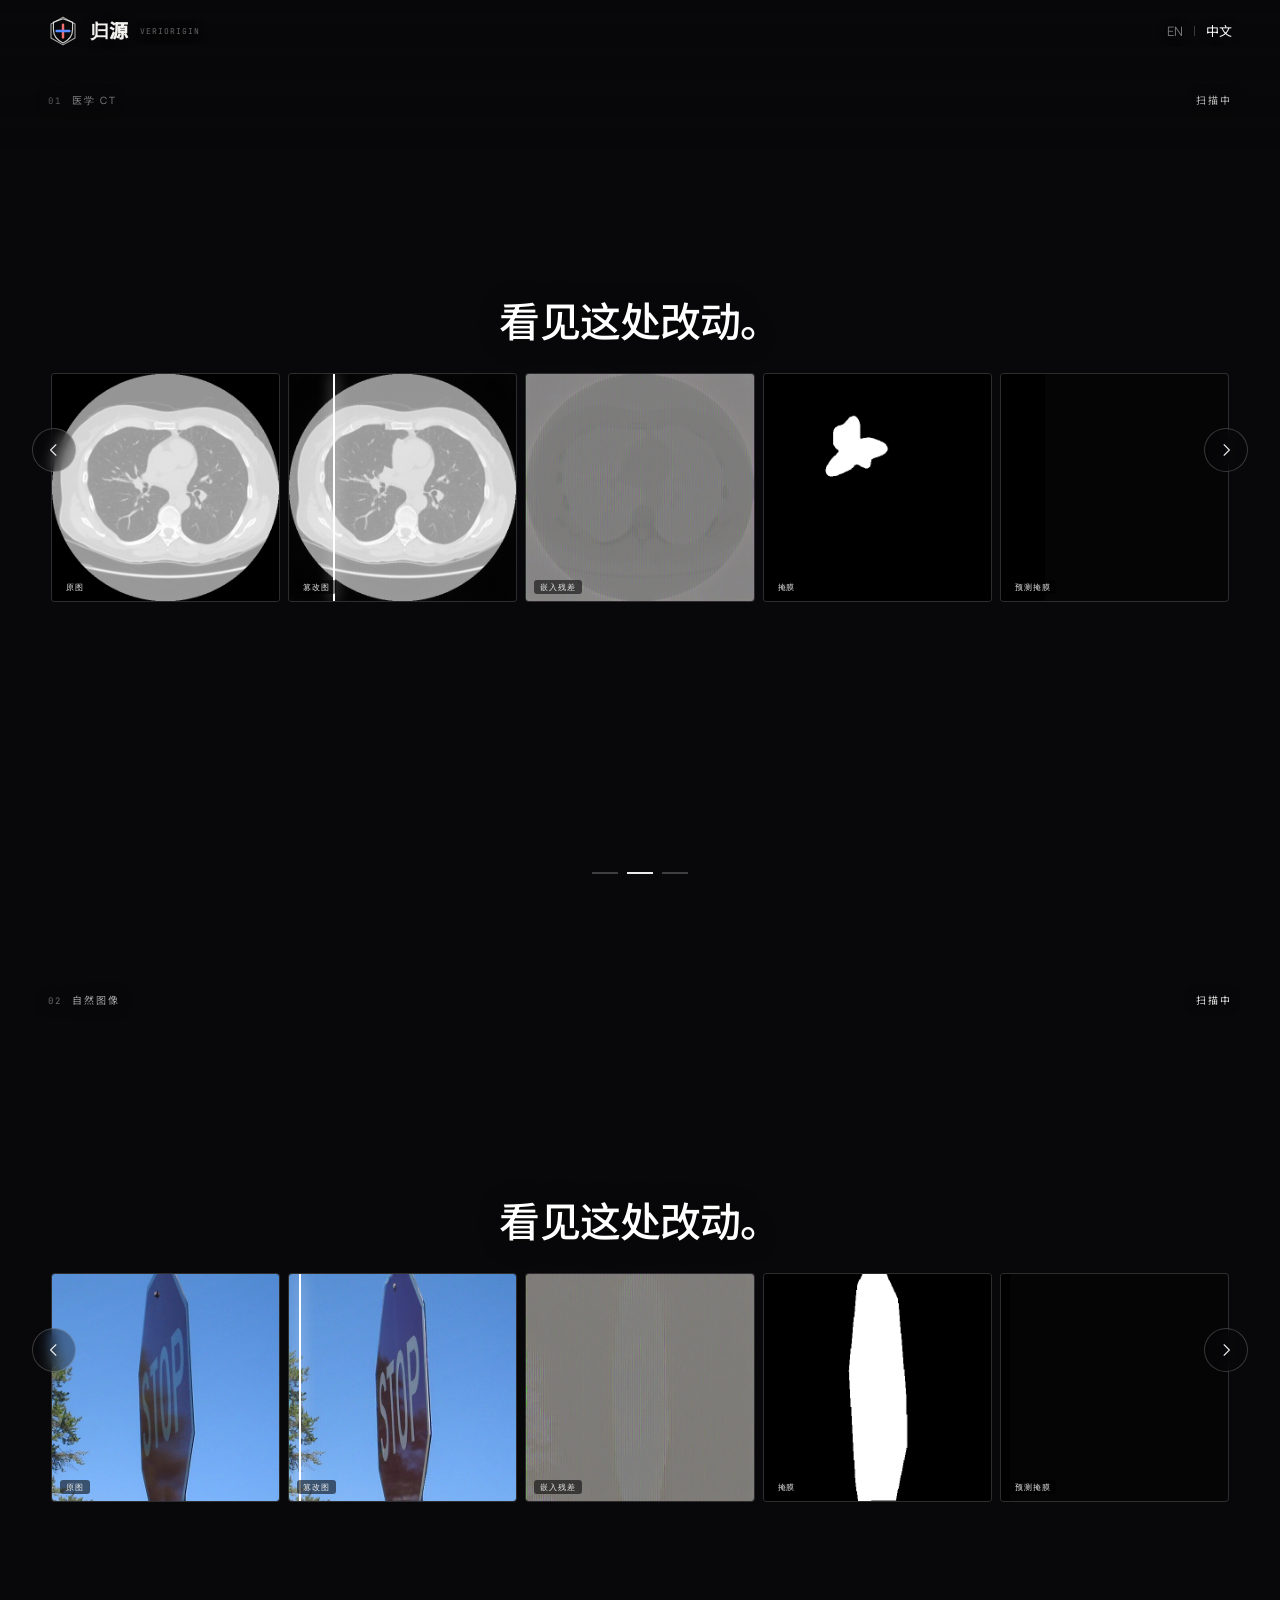
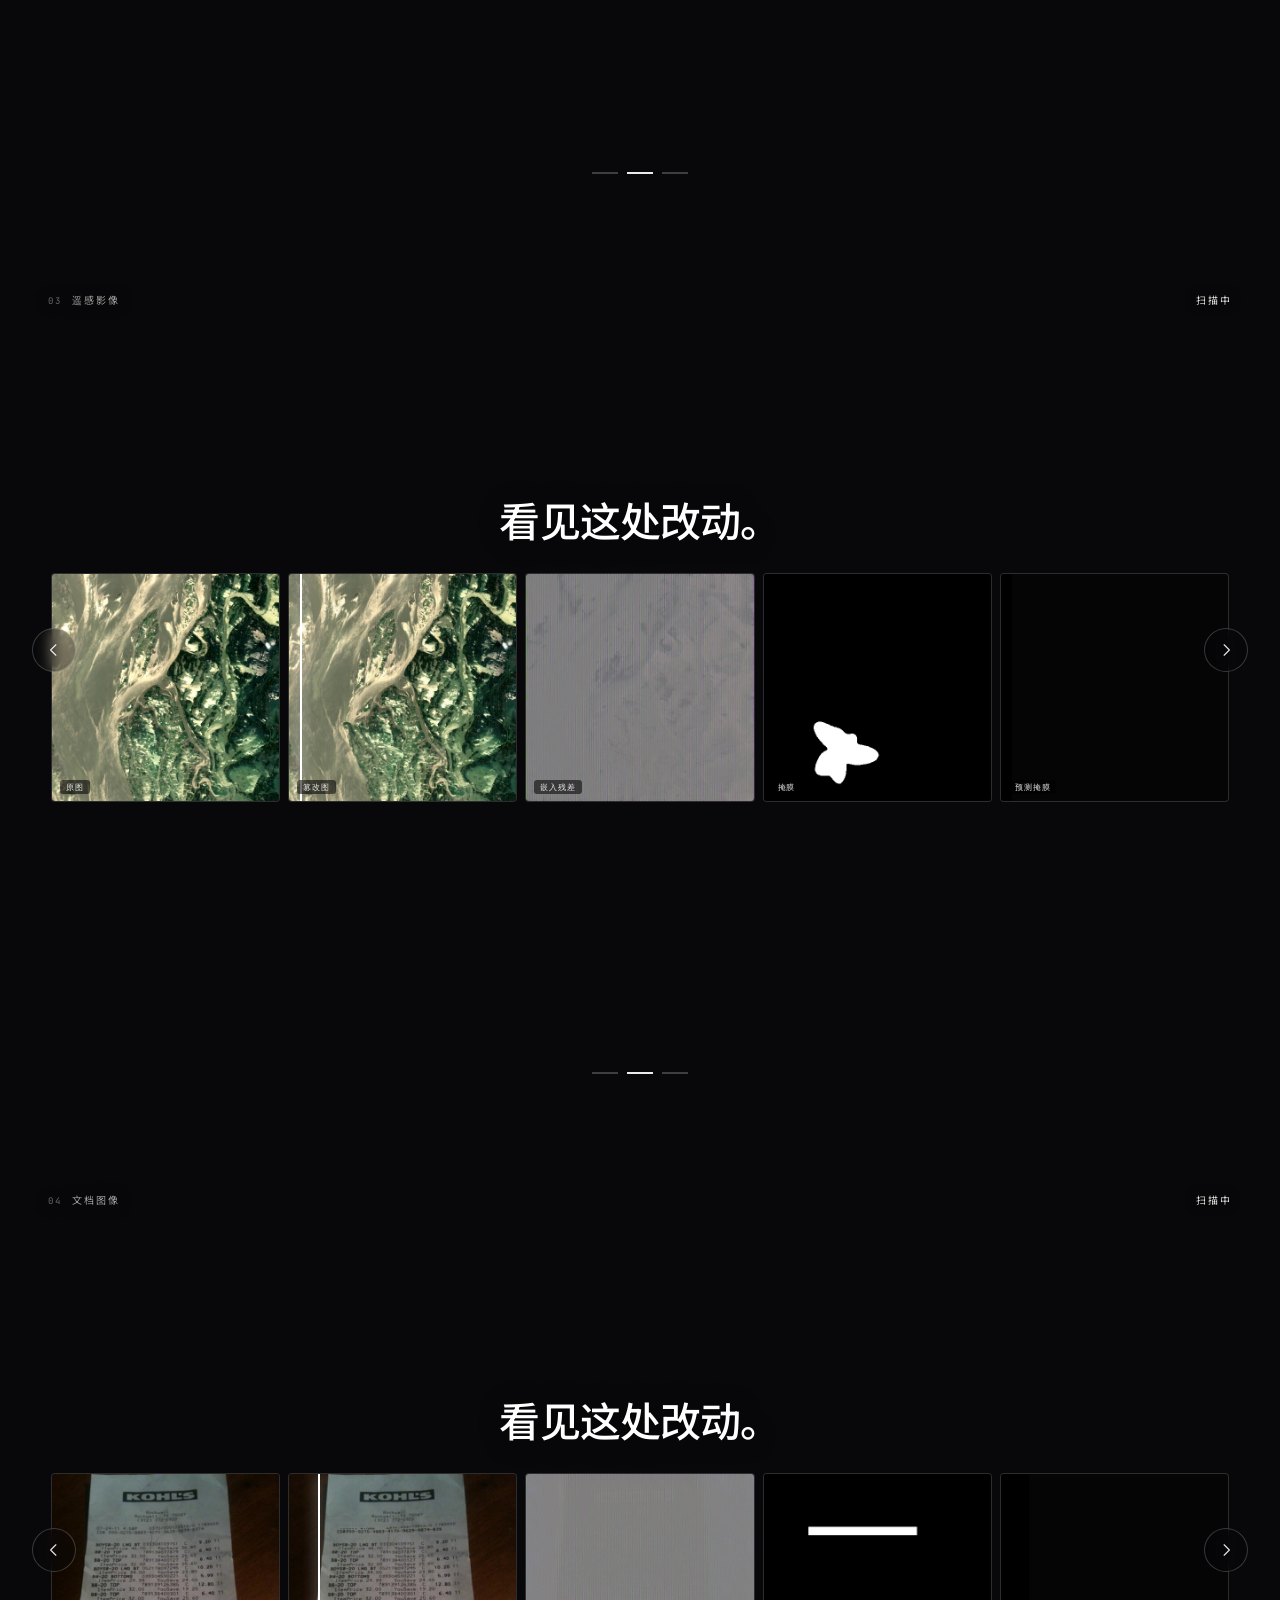
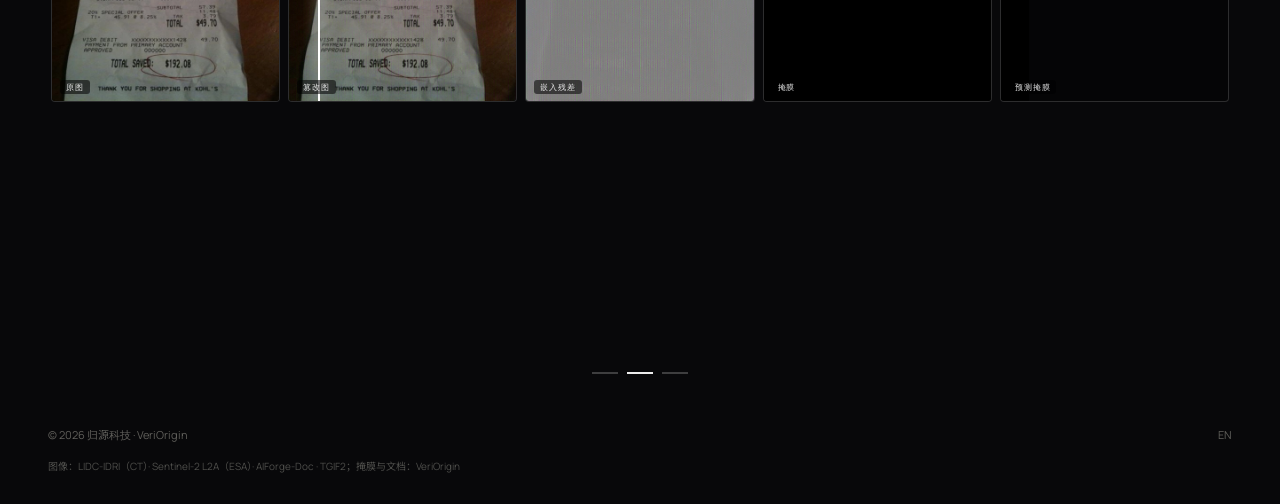
==== commit 07ebce4c: "Add normalized stego-cover residual pane" ====
--- a/zh.html
+++ b/zh.html
@@ -14,7 +14,7 @@
 <link rel="preload" href="assets/fonts/noto-sans-sc.woff2" as="font" type="font/woff2" crossorigin />
 
 <link rel="preload" as="image" href="assets/img/med-pane-tampered.png?v=20261126" />
-<link rel="stylesheet" href="assets/css/style.css" />
+<link rel="stylesheet" href="assets/css/style.css?v=20261127" />
 </head>
 <body
   data-extracted="已提取"
@@ -80,6 +80,11 @@
             <figcaption>篡改图</figcaption>
           </figure>
           <figure class="locate-pane">
+            <img src="assets/img/med-pane-residual.png?v=20261127" alt="" />
+            <figcaption>嵌入残差</figcaption>
+          </figure>
+          
+          <figure class="locate-pane">
             <img src="assets/img/med-pane-mask.png?v=20261126" alt="" />
             <figcaption>掩膜</figcaption>
           </figure>
@@ -161,6 +166,11 @@
             <figcaption>篡改图</figcaption>
           </figure>
           <figure class="locate-pane">
+            <img src="assets/img/nat-pane-residual.webp?v=20261127" alt="" />
+            <figcaption>嵌入残差</figcaption>
+          </figure>
+          
+          <figure class="locate-pane">
             <img src="assets/img/nat-pane-mask.webp?v=20261126" alt="" />
             <figcaption>掩膜</figcaption>
           </figure>
@@ -242,6 +252,11 @@
             <figcaption>篡改图</figcaption>
           </figure>
           <figure class="locate-pane">
+            <img src="assets/img/sat-pane-residual.webp?v=20261127" alt="" />
+            <figcaption>嵌入残差</figcaption>
+          </figure>
+          
+          <figure class="locate-pane">
             <img src="assets/img/sat-pane-mask.webp?v=20261126" alt="" />
             <figcaption>掩膜</figcaption>
           </figure>
@@ -323,6 +338,11 @@
             <figcaption>篡改图</figcaption>
           </figure>
           <figure class="locate-pane">
+            <img src="assets/img/legal-pane-residual.webp?v=20261127" alt="" />
+            <figcaption>嵌入残差</figcaption>
+          </figure>
+          
+          <figure class="locate-pane">
             <img src="assets/img/legal-pane-mask.webp?v=20261126" alt="" />
             <figcaption>掩膜</figcaption>
           </figure>
--- a/assets/css/style.css
+++ b/assets/css/style.css
@@ -1150,7 +1150,7 @@
   margin: 0; color: #fff; font-size: clamp(30px, 3.6vw, 54px); font-weight: 500;
   letter-spacing: -0.02em; text-shadow: 0 2px 24px rgba(0,0,0,.45);
 }
-.locate-grid { display: grid; grid-template-columns: repeat(4, minmax(0,1fr)); gap: 12px; width: min(1180px, 92vw); }
+.locate-grid { display: grid; grid-template-columns: repeat(5, minmax(0,1fr)); gap: 12px; width: min(1180px, 92vw); }
 .locate-pane {
   position: relative; margin: 0; overflow: hidden; border-radius: 4px;
   border: 1px solid rgba(255,255,255,.16); background: #050506;
@@ -1176,7 +1176,7 @@
 .slide--locate { padding: 6vh 2.5vw 7vh; }
 .locate-head { margin-bottom: 18px; }
 .locate-head h1 { font-size: clamp(28px, 3.2vw, 48px); }
-.locate-grid { width: min(1280px, 90vw); gap: 10px; }
+.locate-grid { width: min(1280px, 92vw); gap: 8px; }
 
 
 /* restore: stego | cover comparison with progressive reveal */
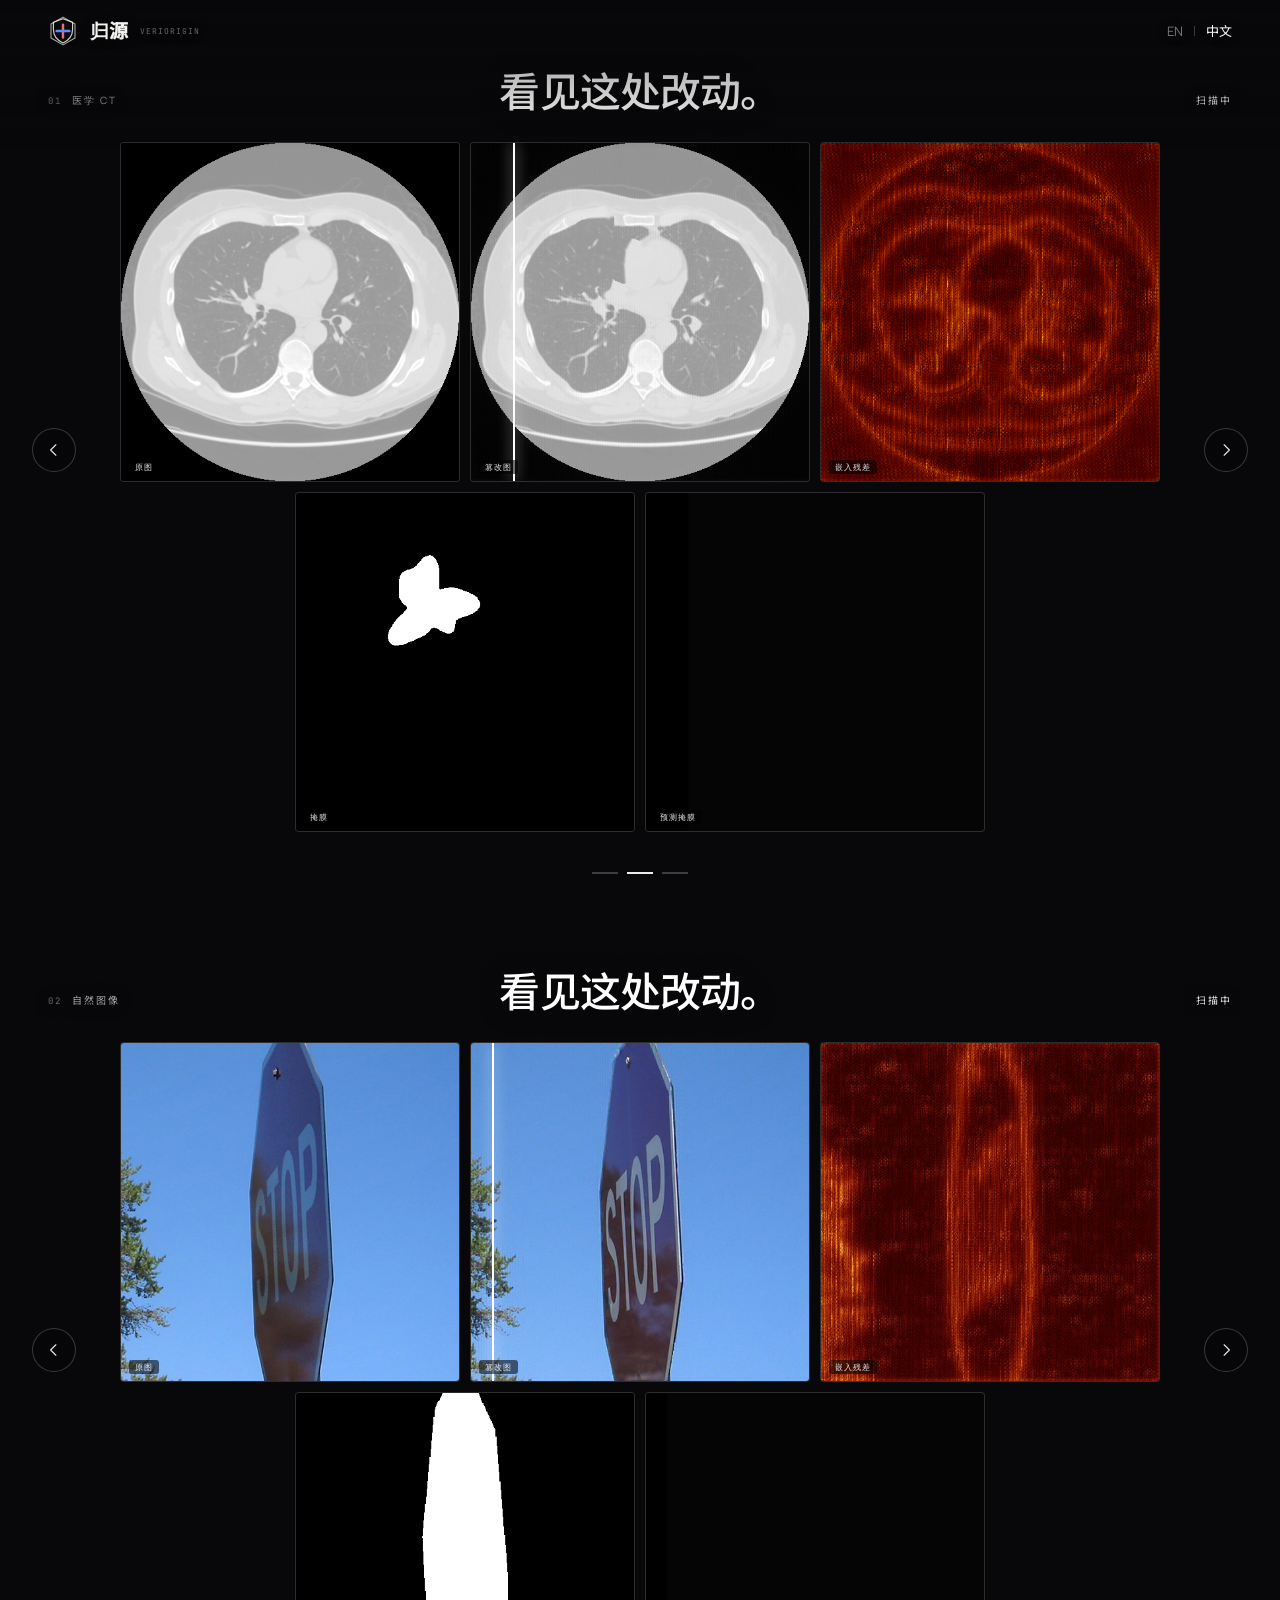
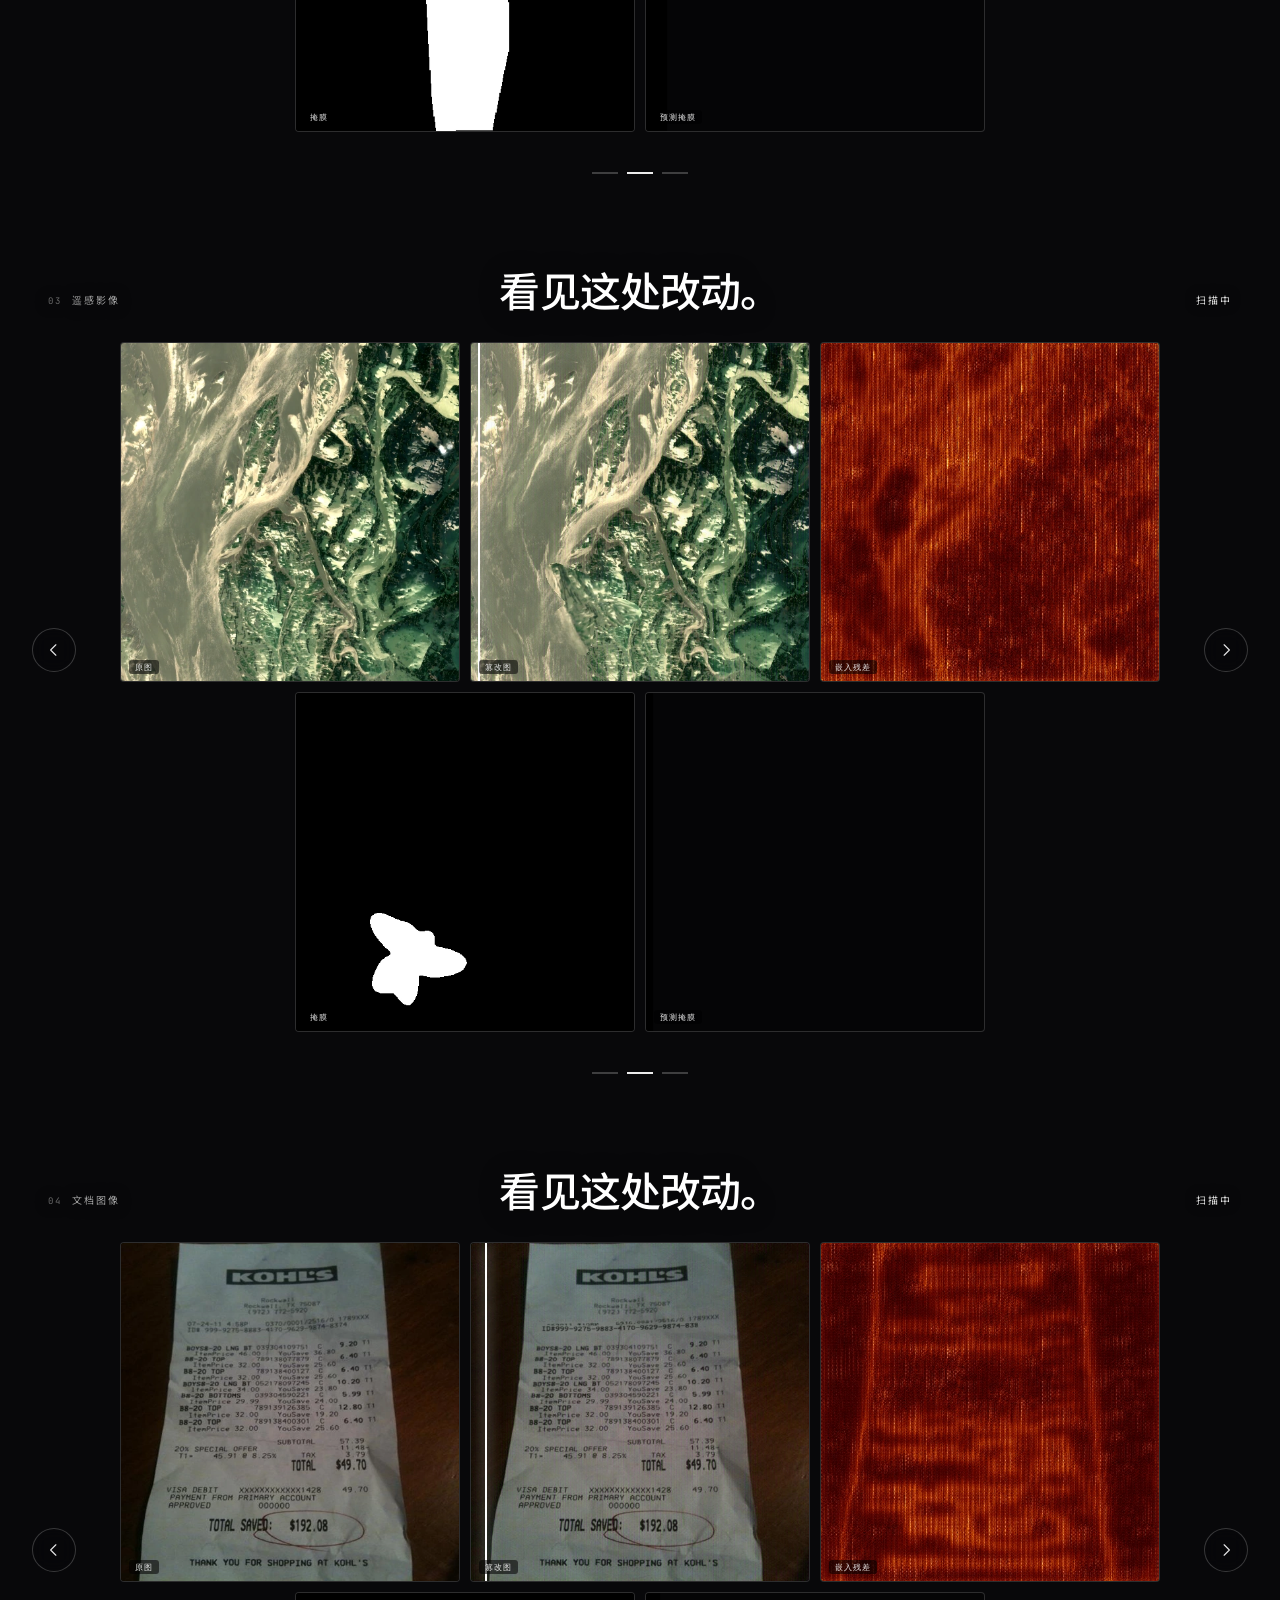
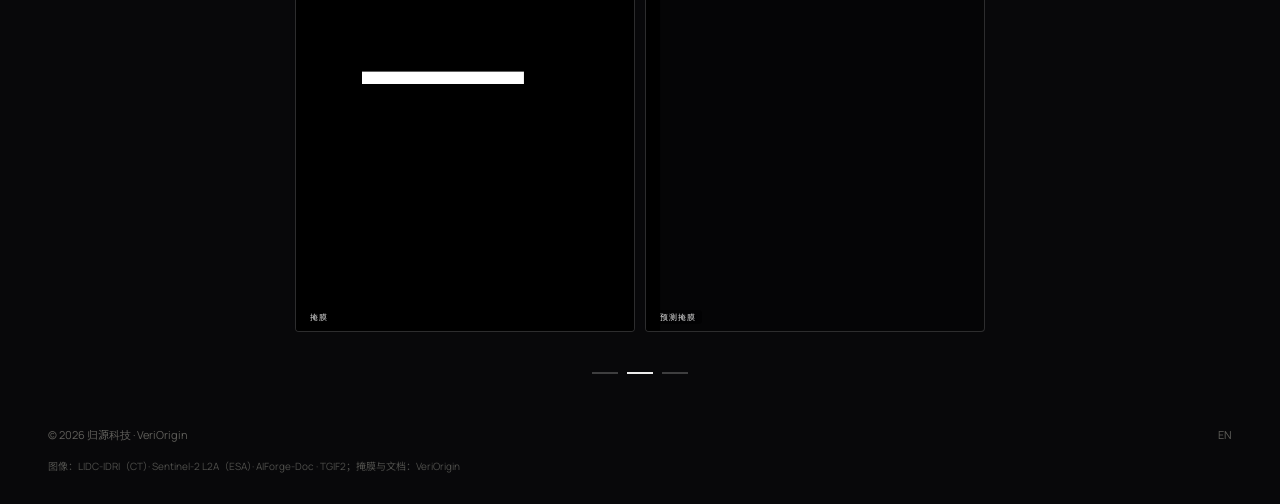
==== commit 0882da28: "Use residual heatmap formula and larger 3+2 gallery" ====
--- a/zh.html
+++ b/zh.html
@@ -70,28 +70,31 @@
       <article class="slide slide--locate is-active" data-slide="locate">
         <div class="locate-head"><h1 data-headline>看见这处改动。</h1></div>
         <div class="locate-grid">
-          <figure class="locate-pane">
-            <img src="assets/img/med-pane-cover.png?v=20261126" alt="" />
-            <figcaption>原图</figcaption>
-          </figure>
-          <figure class="locate-pane locate-pane--tampered">
-            <img src="assets/img/med-pane-tampered.png?v=20261126" alt="" />
-            <span class="locate-scanline" aria-hidden="true"></span>
-            <figcaption>篡改图</figcaption>
-          </figure>
-          <figure class="locate-pane">
-            <img src="assets/img/med-pane-residual.png?v=20261127" alt="" />
-            <figcaption>嵌入残差</figcaption>
-          </figure>
-          
-          <figure class="locate-pane">
-            <img src="assets/img/med-pane-mask.png?v=20261126" alt="" />
-            <figcaption>掩膜</figcaption>
-          </figure>
-          <figure class="locate-pane locate-pane--pred">
-            <img src="assets/img/med-pane-pred.png?v=20261126" alt="" />
-            <figcaption>预测掩膜</figcaption>
-          </figure>
+          <div class="locate-row locate-row--top">
+            <figure class="locate-pane">
+                        <img src="assets/img/med-pane-cover.png?v=20261126" alt="" />
+                        <figcaption>原图</figcaption>
+                      </figure>
+            <figure class="locate-pane locate-pane--tampered">
+                        <img src="assets/img/med-pane-tampered.png?v=20261126" alt="" />
+                        <span class="locate-scanline" aria-hidden="true"></span>
+                        <figcaption>篡改图</figcaption>
+                      </figure>
+            <figure class="locate-pane">
+                        <img src="assets/img/med-pane-residual.png?v=20261127" alt="" />
+                        <figcaption>嵌入残差</figcaption>
+                      </figure>
+          </div>
+          <div class="locate-row locate-row--bottom">
+            <figure class="locate-pane">
+                        <img src="assets/img/med-pane-mask.png?v=20261126" alt="" />
+                        <figcaption>掩膜</figcaption>
+                      </figure>
+            <figure class="locate-pane locate-pane--pred">
+                        <img src="assets/img/med-pane-pred.png?v=20261126" alt="" />
+                        <figcaption>预测掩膜</figcaption>
+                      </figure>
+          </div>
         </div>
       </article>
 
@@ -156,28 +159,31 @@
       <article class="slide slide--locate is-active" data-slide="locate">
         <div class="locate-head"><h1 data-headline>看见这处改动。</h1></div>
         <div class="locate-grid">
-          <figure class="locate-pane">
-            <img src="assets/img/nat-pane-cover.webp?v=20261126" alt="" />
-            <figcaption>原图</figcaption>
-          </figure>
-          <figure class="locate-pane locate-pane--tampered">
-            <img src="assets/img/nat-pane-tampered.webp?v=20261126" alt="" />
-            <span class="locate-scanline" aria-hidden="true"></span>
-            <figcaption>篡改图</figcaption>
-          </figure>
-          <figure class="locate-pane">
-            <img src="assets/img/nat-pane-residual.webp?v=20261127" alt="" />
-            <figcaption>嵌入残差</figcaption>
-          </figure>
-          
-          <figure class="locate-pane">
-            <img src="assets/img/nat-pane-mask.webp?v=20261126" alt="" />
-            <figcaption>掩膜</figcaption>
-          </figure>
-          <figure class="locate-pane locate-pane--pred">
-            <img src="assets/img/nat-pane-pred.webp?v=20261126" alt="" />
-            <figcaption>预测掩膜</figcaption>
-          </figure>
+          <div class="locate-row locate-row--top">
+            <figure class="locate-pane">
+                        <img src="assets/img/nat-pane-cover.webp?v=20261126" alt="" />
+                        <figcaption>原图</figcaption>
+                      </figure>
+            <figure class="locate-pane locate-pane--tampered">
+                        <img src="assets/img/nat-pane-tampered.webp?v=20261126" alt="" />
+                        <span class="locate-scanline" aria-hidden="true"></span>
+                        <figcaption>篡改图</figcaption>
+                      </figure>
+            <figure class="locate-pane">
+                        <img src="assets/img/nat-pane-residual.webp?v=20261127" alt="" />
+                        <figcaption>嵌入残差</figcaption>
+                      </figure>
+          </div>
+          <div class="locate-row locate-row--bottom">
+            <figure class="locate-pane">
+                        <img src="assets/img/nat-pane-mask.webp?v=20261126" alt="" />
+                        <figcaption>掩膜</figcaption>
+                      </figure>
+            <figure class="locate-pane locate-pane--pred">
+                        <img src="assets/img/nat-pane-pred.webp?v=20261126" alt="" />
+                        <figcaption>预测掩膜</figcaption>
+                      </figure>
+          </div>
         </div>
       </article>
 
@@ -242,28 +248,31 @@
       <article class="slide slide--locate is-active" data-slide="locate">
         <div class="locate-head"><h1 data-headline>看见这处改动。</h1></div>
         <div class="locate-grid">
-          <figure class="locate-pane">
-            <img src="assets/img/sat-pane-cover.webp?v=20261126" alt="" />
-            <figcaption>原图</figcaption>
-          </figure>
-          <figure class="locate-pane locate-pane--tampered">
-            <img src="assets/img/sat-pane-tampered.webp?v=20261126" alt="" />
-            <span class="locate-scanline" aria-hidden="true"></span>
-            <figcaption>篡改图</figcaption>
-          </figure>
-          <figure class="locate-pane">
-            <img src="assets/img/sat-pane-residual.webp?v=20261127" alt="" />
-            <figcaption>嵌入残差</figcaption>
-          </figure>
-          
-          <figure class="locate-pane">
-            <img src="assets/img/sat-pane-mask.webp?v=20261126" alt="" />
-            <figcaption>掩膜</figcaption>
-          </figure>
-          <figure class="locate-pane locate-pane--pred">
-            <img src="assets/img/sat-pane-pred.webp?v=20261126" alt="" />
-            <figcaption>预测掩膜</figcaption>
-          </figure>
+          <div class="locate-row locate-row--top">
+            <figure class="locate-pane">
+                        <img src="assets/img/sat-pane-cover.webp?v=20261126" alt="" />
+                        <figcaption>原图</figcaption>
+                      </figure>
+            <figure class="locate-pane locate-pane--tampered">
+                        <img src="assets/img/sat-pane-tampered.webp?v=20261126" alt="" />
+                        <span class="locate-scanline" aria-hidden="true"></span>
+                        <figcaption>篡改图</figcaption>
+                      </figure>
+            <figure class="locate-pane">
+                        <img src="assets/img/sat-pane-residual.webp?v=20261127" alt="" />
+                        <figcaption>嵌入残差</figcaption>
+                      </figure>
+          </div>
+          <div class="locate-row locate-row--bottom">
+            <figure class="locate-pane">
+                        <img src="assets/img/sat-pane-mask.webp?v=20261126" alt="" />
+                        <figcaption>掩膜</figcaption>
+                      </figure>
+            <figure class="locate-pane locate-pane--pred">
+                        <img src="assets/img/sat-pane-pred.webp?v=20261126" alt="" />
+                        <figcaption>预测掩膜</figcaption>
+                      </figure>
+          </div>
         </div>
       </article>
 
@@ -328,28 +337,31 @@
       <article class="slide slide--locate is-active" data-slide="locate">
         <div class="locate-head"><h1 data-headline>看见这处改动。</h1></div>
         <div class="locate-grid">
-          <figure class="locate-pane">
-            <img src="assets/img/legal-pane-cover.webp?v=20261126" alt="" />
-            <figcaption>原图</figcaption>
-          </figure>
-          <figure class="locate-pane locate-pane--tampered">
-            <img src="assets/img/legal-pane-tampered.webp?v=20261126" alt="" />
-            <span class="locate-scanline" aria-hidden="true"></span>
-            <figcaption>篡改图</figcaption>
-          </figure>
-          <figure class="locate-pane">
-            <img src="assets/img/legal-pane-residual.webp?v=20261127" alt="" />
-            <figcaption>嵌入残差</figcaption>
-          </figure>
-          
-          <figure class="locate-pane">
-            <img src="assets/img/legal-pane-mask.webp?v=20261126" alt="" />
-            <figcaption>掩膜</figcaption>
-          </figure>
-          <figure class="locate-pane locate-pane--pred">
-            <img src="assets/img/legal-pane-pred.webp?v=20261126" alt="" />
-            <figcaption>预测掩膜</figcaption>
-          </figure>
+          <div class="locate-row locate-row--top">
+            <figure class="locate-pane">
+                        <img src="assets/img/legal-pane-cover.webp?v=20261126" alt="" />
+                        <figcaption>原图</figcaption>
+                      </figure>
+            <figure class="locate-pane locate-pane--tampered">
+                        <img src="assets/img/legal-pane-tampered.webp?v=20261126" alt="" />
+                        <span class="locate-scanline" aria-hidden="true"></span>
+                        <figcaption>篡改图</figcaption>
+                      </figure>
+            <figure class="locate-pane">
+                        <img src="assets/img/legal-pane-residual.webp?v=20261127" alt="" />
+                        <figcaption>嵌入残差</figcaption>
+                      </figure>
+          </div>
+          <div class="locate-row locate-row--bottom">
+            <figure class="locate-pane">
+                        <img src="assets/img/legal-pane-mask.webp?v=20261126" alt="" />
+                        <figcaption>掩膜</figcaption>
+                      </figure>
+            <figure class="locate-pane locate-pane--pred">
+                        <img src="assets/img/legal-pane-pred.webp?v=20261126" alt="" />
+                        <figcaption>预测掩膜</figcaption>
+                      </figure>
+          </div>
         </div>
       </article>
 
--- a/assets/css/style.css
+++ b/assets/css/style.css
@@ -1210,3 +1210,19 @@
   .slide--restore { padding: 9vh 5vw 12vh; }
   .restore-grid { width: 88vw; gap: 10px; }
 }
+
+
+/* locate: 3+2 rows, larger panes, residual top-centre */
+.locate-grid { display: flex; flex-direction: column; align-items: center; gap: 10px; width: auto; }
+.locate-row { display: flex; gap: 10px; justify-content: center; align-items: center; }
+.locate-row--top .locate-pane,
+.locate-row--bottom .locate-pane { width: 340px; flex: 0 0 340px; }
+@media (max-width: 1200px) {
+  .locate-row--top .locate-pane,
+  .locate-row--bottom .locate-pane { width: 280px; flex-basis: 280px; }
+}
+@media (max-width: 800px) {
+  .locate-row { flex-wrap: wrap; }
+  .locate-row--top .locate-pane,
+  .locate-row--bottom .locate-pane { width: 42vw; flex-basis: 42vw; }
+}
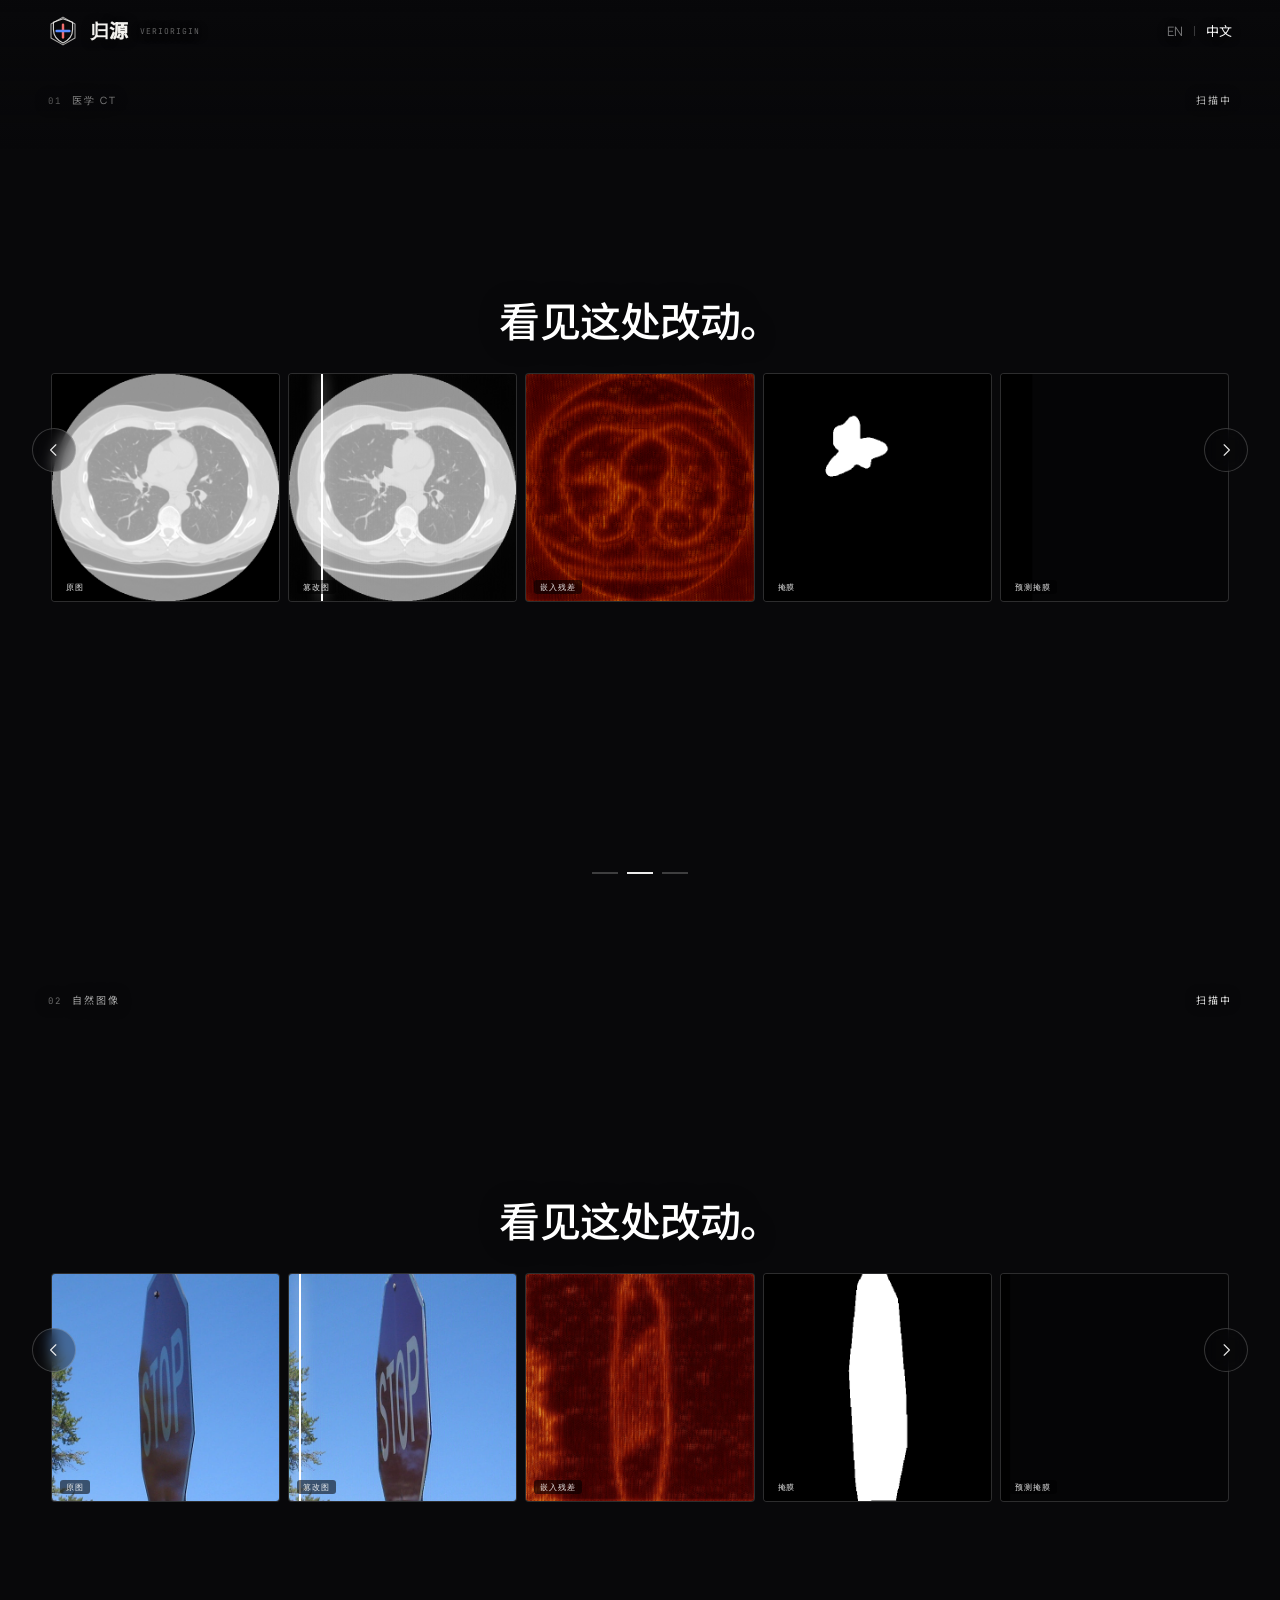
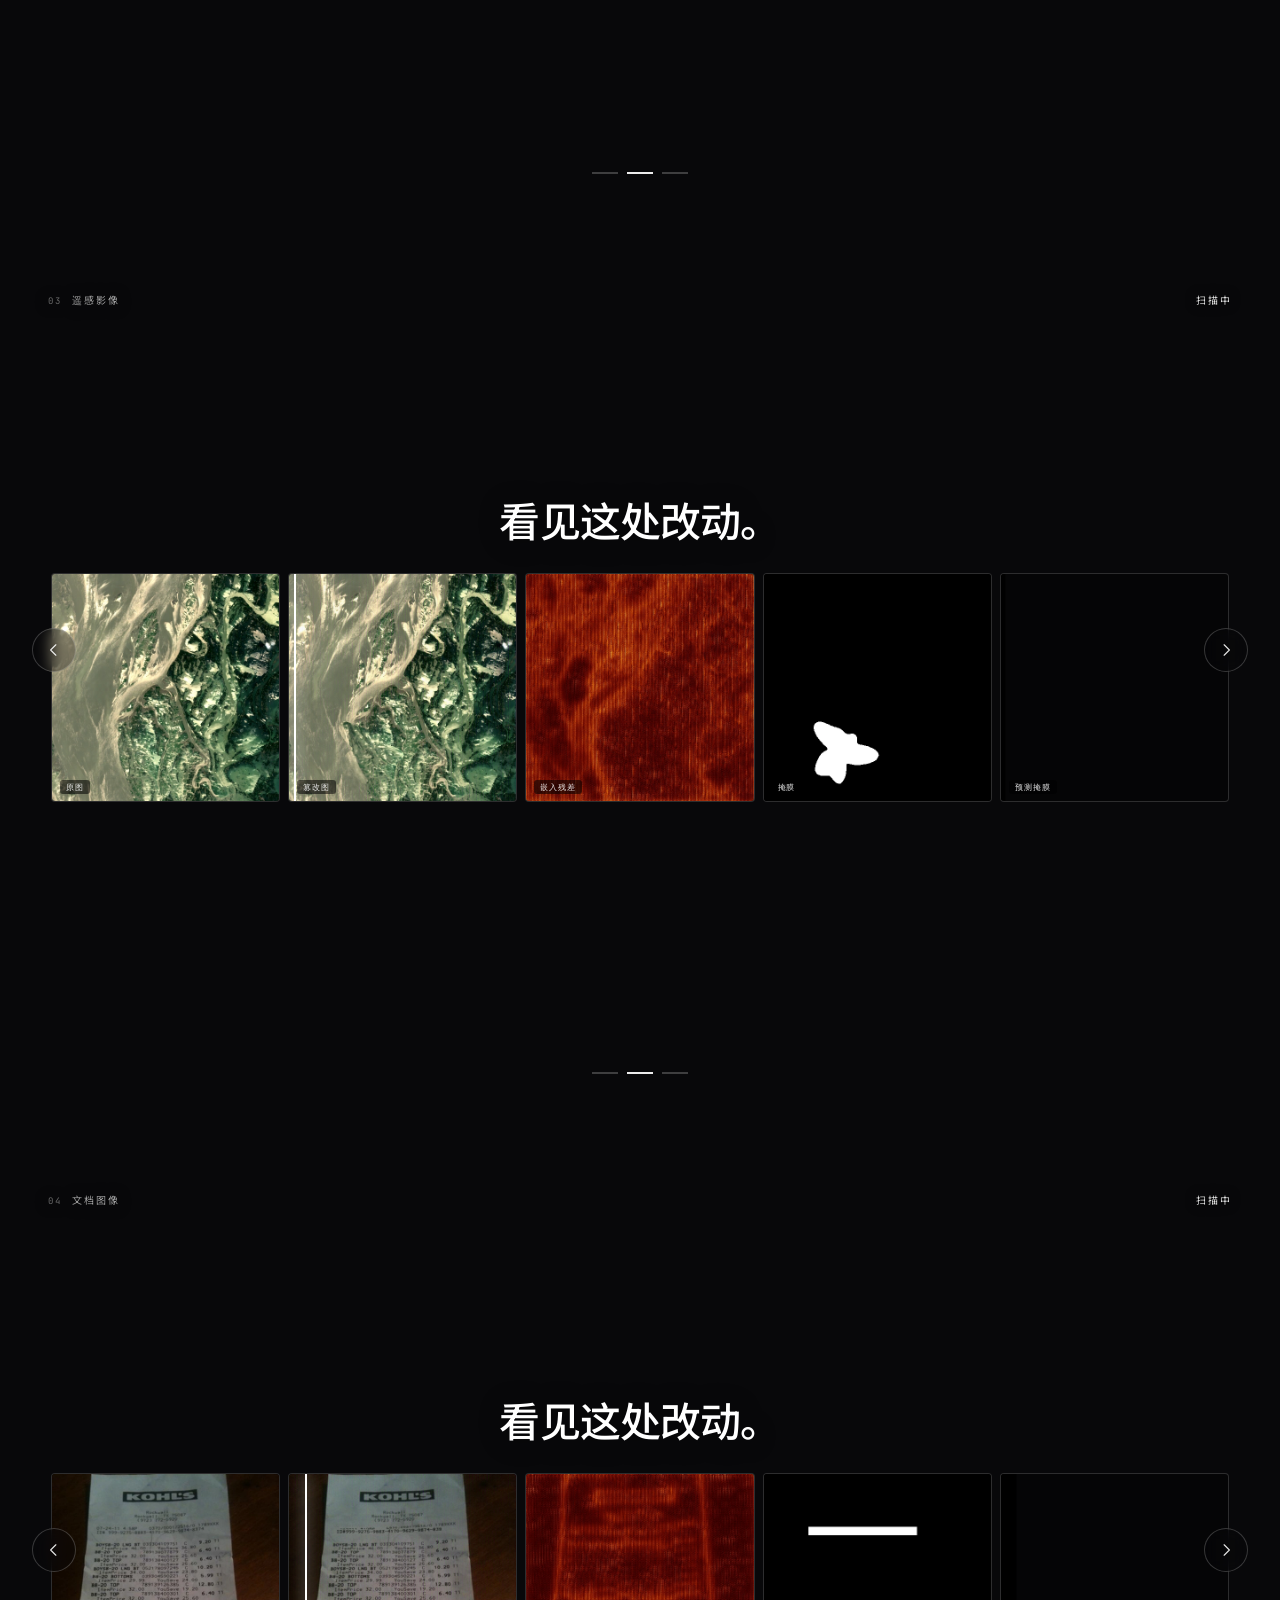
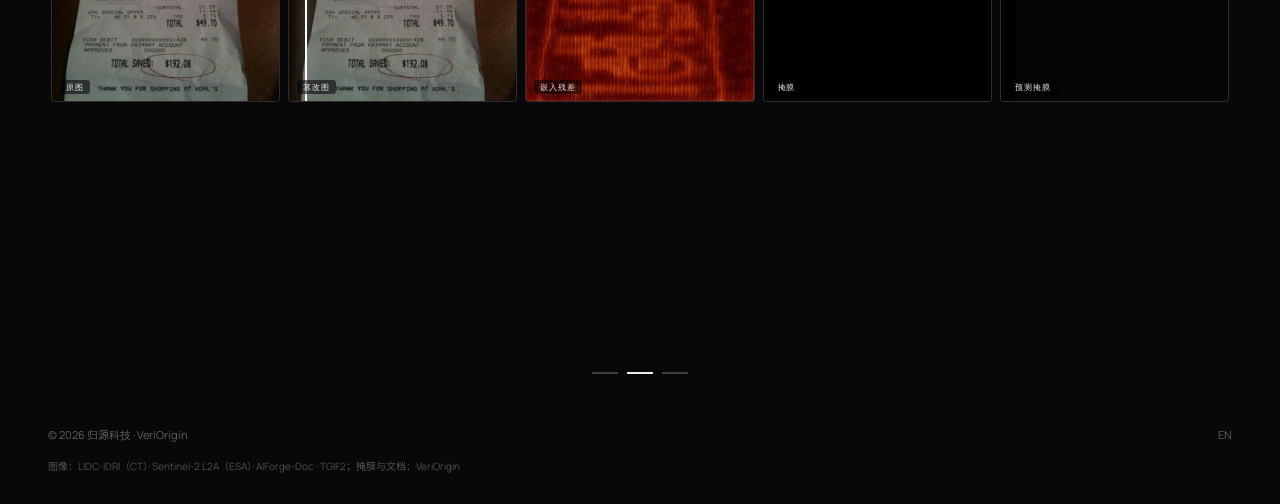
==== commit b3dac3cb: "Keep five locate images in one row" ====
--- a/zh.html
+++ b/zh.html
@@ -14,7 +14,7 @@
 <link rel="preload" href="assets/fonts/noto-sans-sc.woff2" as="font" type="font/woff2" crossorigin />
 
 <link rel="preload" as="image" href="assets/img/med-pane-tampered.png?v=20261126" />
-<link rel="stylesheet" href="assets/css/style.css?v=20261127" />
+<link rel="stylesheet" href="assets/css/style.css?v=20261128" />
 </head>
 <body
   data-extracted="已提取"
--- a/assets/css/style.css
+++ b/assets/css/style.css
@@ -1226,3 +1226,20 @@
   .locate-row--top .locate-pane,
   .locate-row--bottom .locate-pane { width: 42vw; flex-basis: 42vw; }
 }
+
+
+/* locate: keep all five in one row */
+.locate-grid {
+  display: flex; flex-direction: row; align-items: center; justify-content: center;
+  gap: 8px; width: min(1300px, 92vw);
+}
+.locate-row { display: contents; }
+.locate-row--top .locate-pane,
+.locate-row--bottom .locate-pane {
+  width: auto; flex: 1 1 0; min-width: 0;
+}
+@media (max-width: 800px) {
+  .locate-grid { width: 96vw; overflow-x: auto; justify-content: flex-start; }
+  .locate-row--top .locate-pane,
+  .locate-row--bottom .locate-pane { flex: 0 0 44vw; }
+}
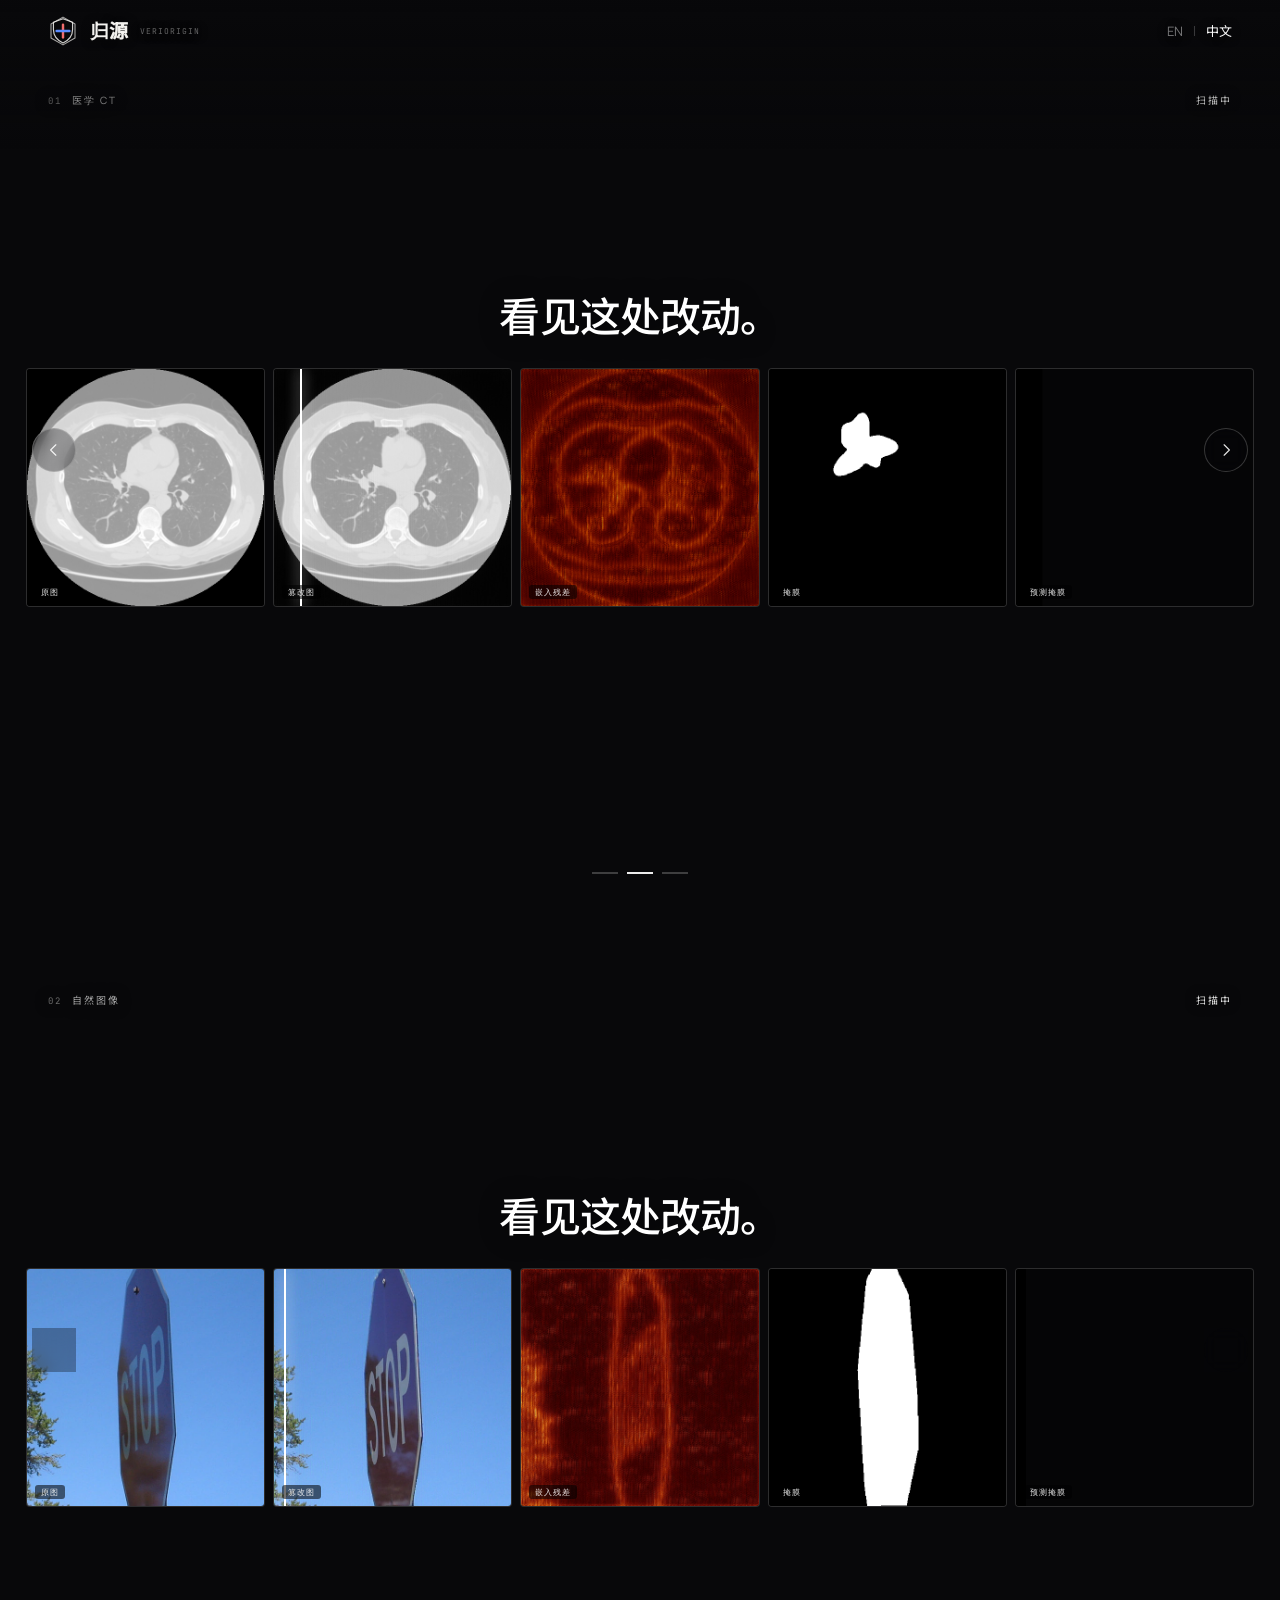
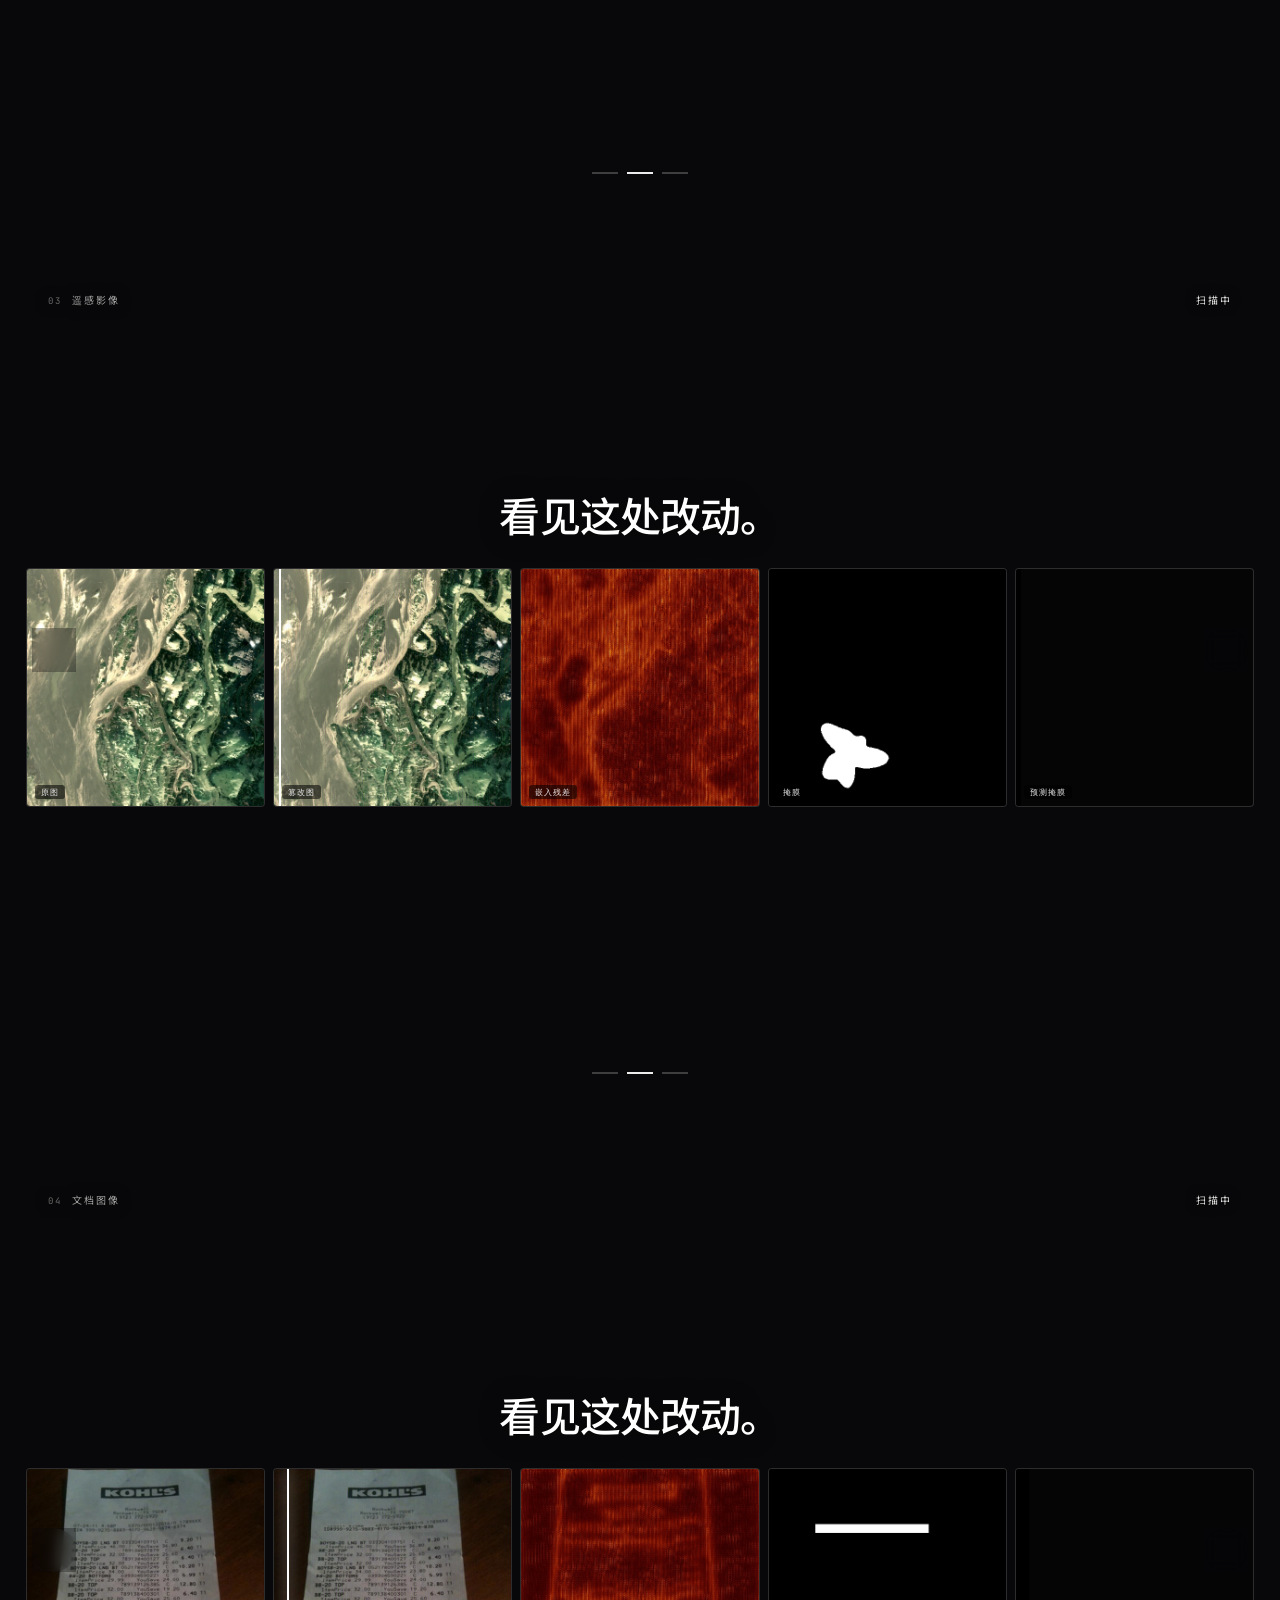
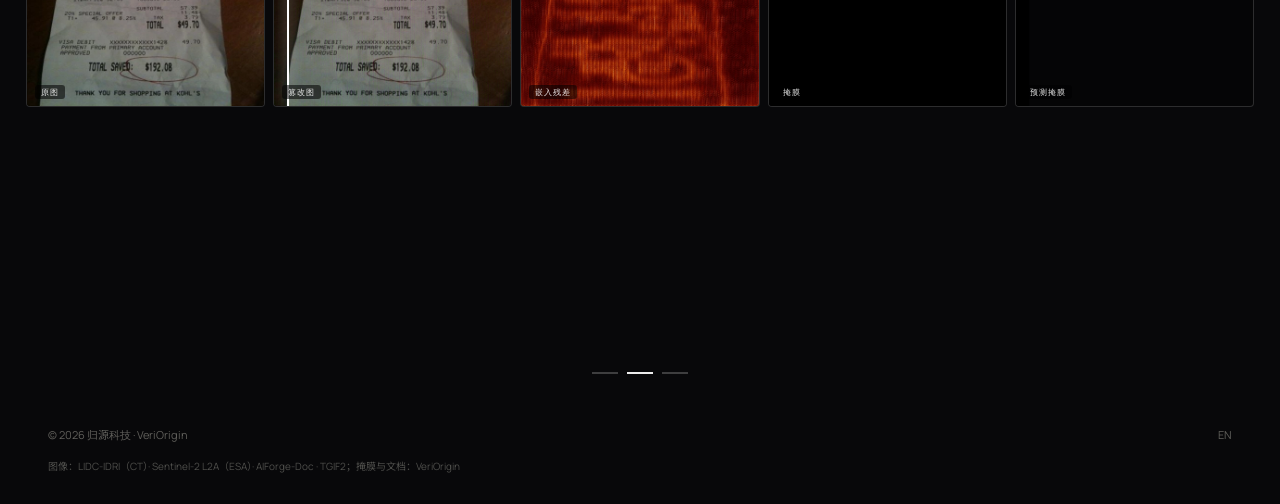
==== commit 5422f969: "Restore 340px panes on wide viewports" ====
--- a/zh.html
+++ b/zh.html
@@ -14,7 +14,7 @@
 <link rel="preload" href="assets/fonts/noto-sans-sc.woff2" as="font" type="font/woff2" crossorigin />
 
 <link rel="preload" as="image" href="assets/img/med-pane-tampered.png?v=20261126" />
-<link rel="stylesheet" href="assets/css/style.css?v=20261128" />
+<link rel="stylesheet" href="assets/css/style.css?v=20261129" />
 </head>
 <body
   data-extracted="已提取"
--- a/assets/css/style.css
+++ b/assets/css/style.css
@@ -1243,3 +1243,7 @@
   .locate-row--top .locate-pane,
   .locate-row--bottom .locate-pane { flex: 0 0 44vw; }
 }
+
+
+/* locate: five panes in one row, up to 340px each on wide screens */
+.locate-grid { width: min(1732px, 96vw); }
